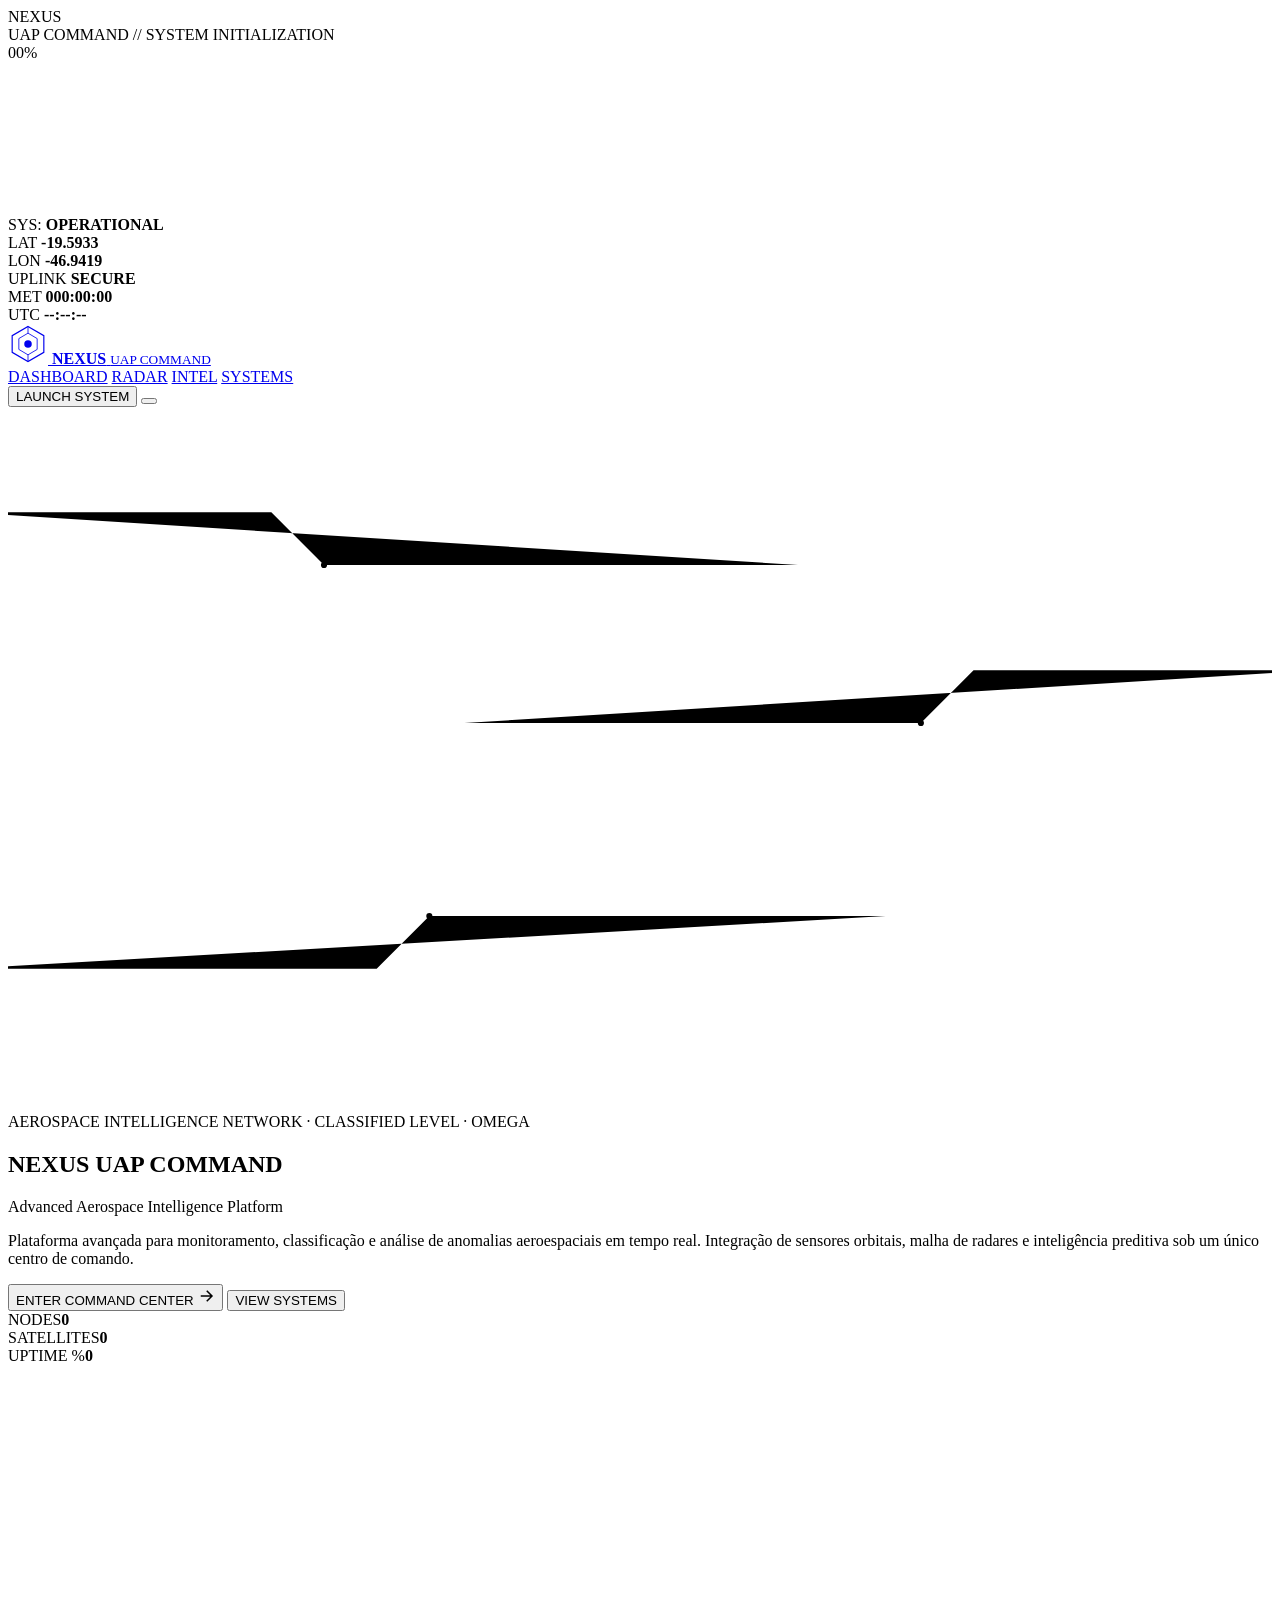
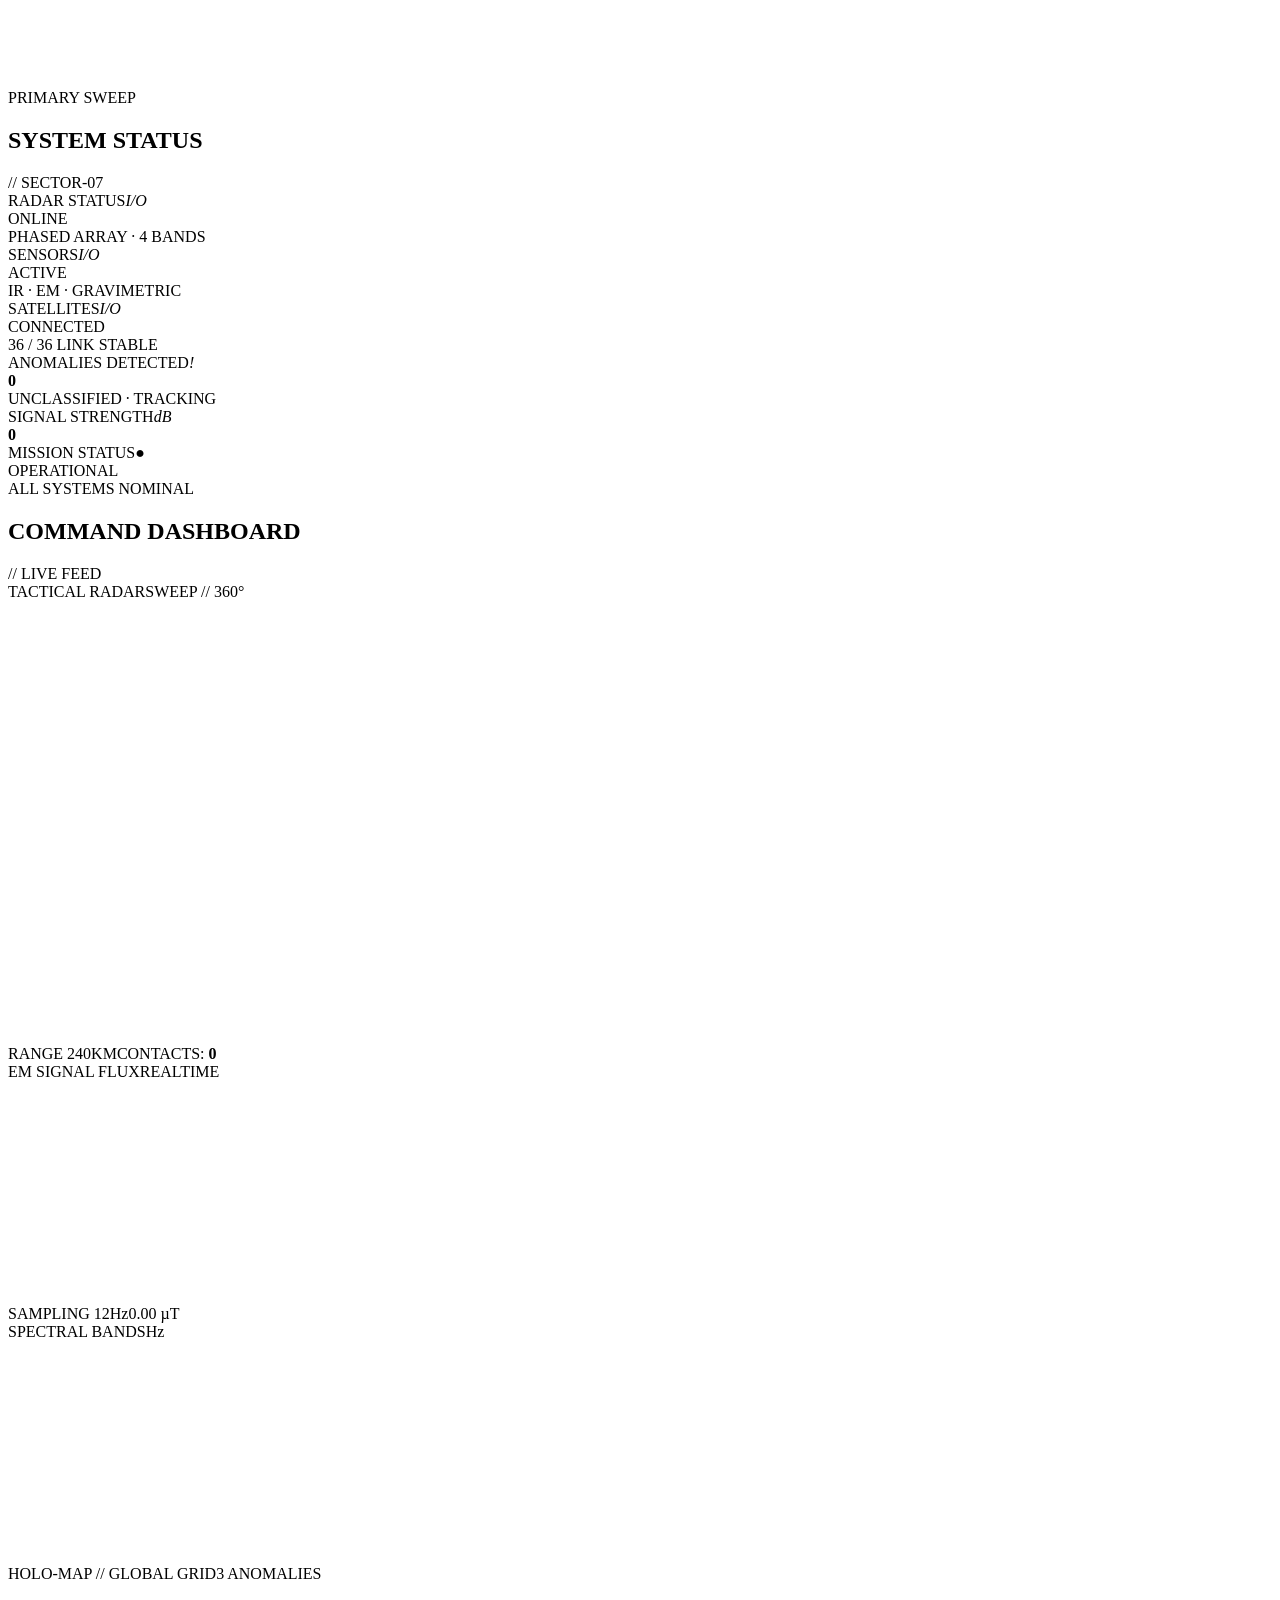
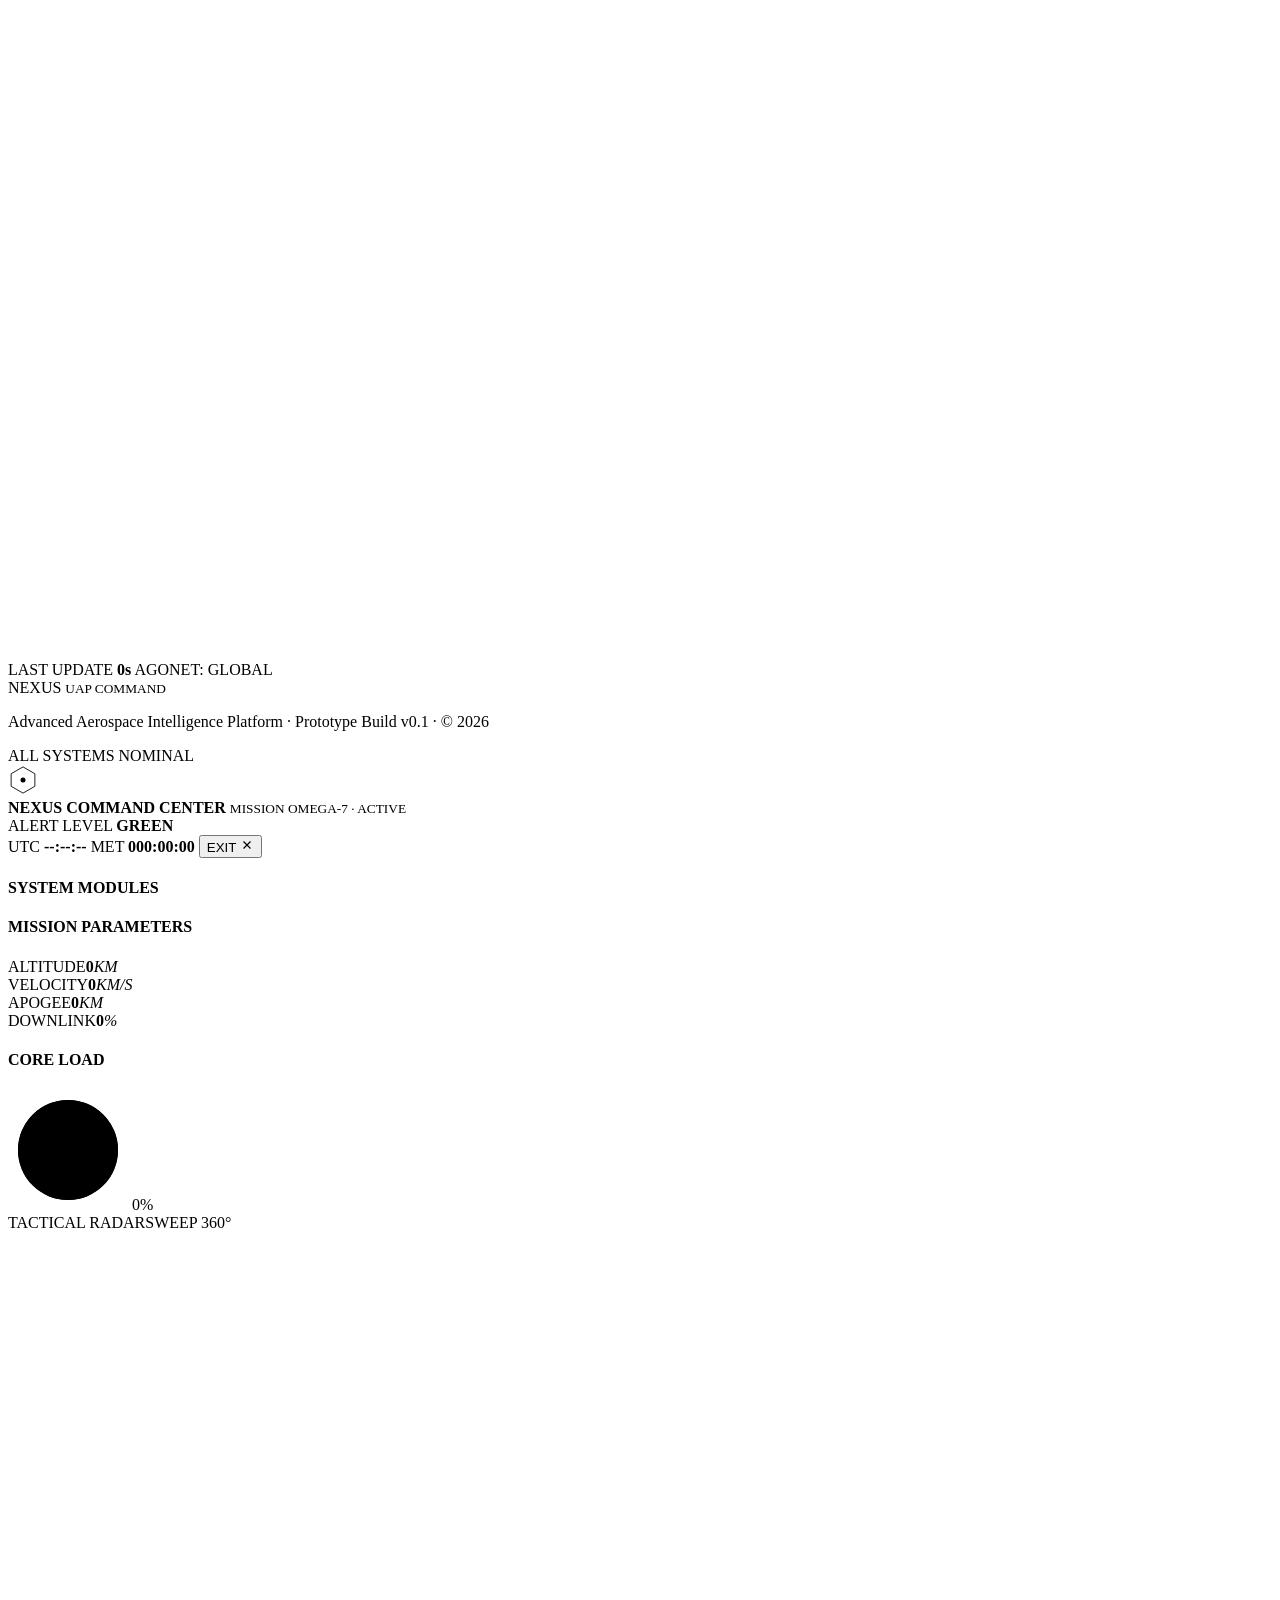
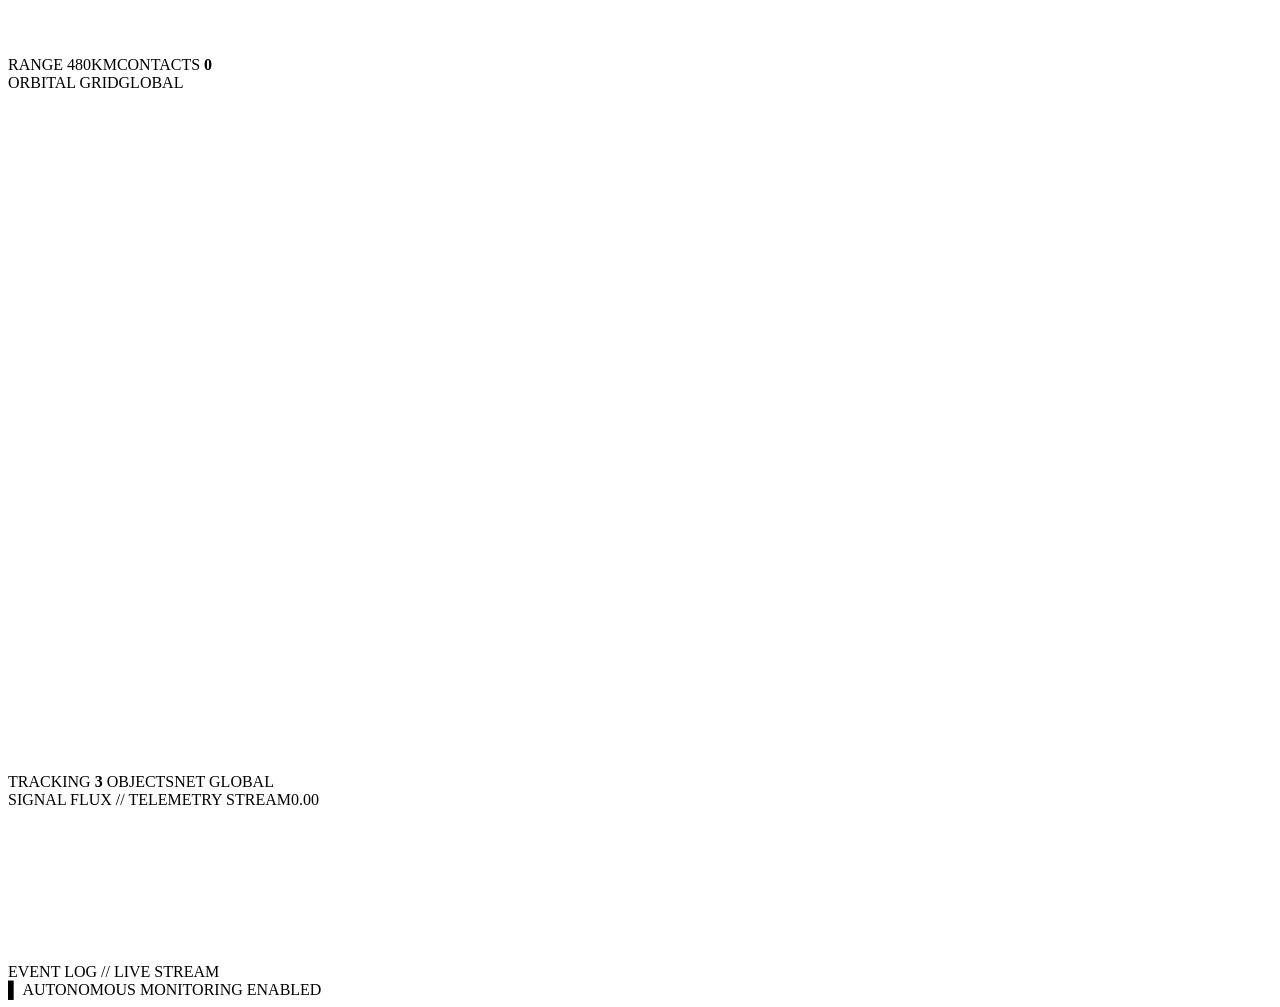
==== frontend/index.html @ ea17fccd "Add initial HTML structure for NEXUS UAP Command Adicionar interface futurista inicial" ====
<!DOCTYPE html>
<html lang="pt-BR">
<head>
  <meta charset="UTF-8" />
  <meta name="viewport" content="width=device-width, initial-scale=1.0" />
  <meta name="description" content="NEXUS UAP Command — Advanced Aerospace Intelligence Platform" />
  <title>NEXUS UAP COMMAND — Aerospace Intelligence</title>

  <!-- Tipografia técnica / aeroespacial -->
  <link rel="preconnect" href="https://fonts.googleapis.com" />
  <link rel="preconnect" href="https://fonts.gstatic.com" crossorigin />
  <link href="https://fonts.googleapis.com/css2?family=Chakra+Petch:wght@400;500;600;700&family=JetBrains+Mono:wght@400;500;700&display=swap" rel="stylesheet" />

  <link rel="stylesheet" href="style.css" />
</head>

<body>
  <!-- ============================================================= -->
  <!-- BOOT SEQUENCE — tela de inicialização estilo mission control  -->
  <!-- ============================================================= -->
  <div class="boot" id="boot">
    <div class="boot__inner">
      <div class="boot__logo">NEXUS</div>
      <div class="boot__sub">UAP COMMAND // SYSTEM INITIALIZATION</div>
      <div class="boot__log" id="bootLog"></div>
      <div class="boot__bar"><span id="bootBar"></span></div>
      <div class="boot__pct" id="bootPct">00%</div>
    </div>
  </div>

  <!-- ============================================================= -->
  <!-- CAMADAS DE FUNDO DINÂMICO                                      -->
  <!-- ============================================================= -->
  <div class="bg" aria-hidden="true">
    <div class="bg__grid"></div>
    <div class="bg__glow bg__glow--1"></div>
    <div class="bg__glow bg__glow--2"></div>
    <div class="bg__scan"></div>
    <canvas id="particles" class="bg__particles"></canvas>
    <div class="bg__noise"></div>
  </div>

  <!-- Cantos de HUD globais -->
  <div class="hud-corner hud-corner--tl" aria-hidden="true"></div>
  <div class="hud-corner hud-corner--tr" aria-hidden="true"></div>
  <div class="hud-corner hud-corner--bl" aria-hidden="true"></div>
  <div class="hud-corner hud-corner--br" aria-hidden="true"></div>

  <!-- ============================================================= -->
  <!-- BARRA SUPERIOR DE TELEMETRIA                                   -->
  <!-- ============================================================= -->
  <div class="telemetry">
    <div class="telemetry__item"><span class="dot dot--live"></span> SYS: <b>OPERATIONAL</b></div>
    <div class="telemetry__item">LAT <b id="tLat">-19.5933</b></div>
    <div class="telemetry__item">LON <b id="tLon">-46.9419</b></div>
    <div class="telemetry__item">UPLINK <b class="txt-cyan">SECURE</b></div>
    <div class="telemetry__spacer"></div>
    <div class="telemetry__item">MET <b id="tMet">000:00:00</b></div>
    <div class="telemetry__item">UTC <b id="tClock">--:--:--</b></div>
  </div>

  <!-- ============================================================= -->
  <!-- HEADER / NAVEGAÇÃO                                             -->
  <!-- ============================================================= -->
  <header class="header" id="header">
    <a class="brand" href="#top">
      <span class="brand__mark" aria-hidden="true">
        <svg viewBox="0 0 48 48" width="40" height="40">
          <polygon points="24,3 43,14 43,34 24,45 5,34 5,14" fill="none" stroke="currentColor" stroke-width="1.4"/>
          <polygon points="24,11 35,17.5 35,30.5 24,37 13,30.5 13,17.5" fill="none" stroke="currentColor" stroke-width="1"/>
          <circle cx="24" cy="24" r="4.5" fill="currentColor"/>
          <line x1="24" y1="3" x2="24" y2="11" stroke="currentColor" stroke-width="1"/>
          <line x1="24" y1="37" x2="24" y2="45" stroke="currentColor" stroke-width="1"/>
        </svg>
      </span>
      <span class="brand__text">
        <strong>NEXUS</strong>
        <small>UAP COMMAND</small>
      </span>
    </a>

    <nav class="nav" id="nav">
      <a href="#dashboard">DASHBOARD</a>
      <a href="#radar">RADAR</a>
      <a href="#intel">INTEL</a>
      <a href="#systems">SYSTEMS</a>
    </nav>

    <div class="header__actions">
      <button class="btn btn--ghost btn--launch" data-action="enter">
        <span class="btn__pulse"></span>
        LAUNCH SYSTEM
      </button>
      <button class="burger" id="burger" aria-label="Menu">
        <span></span><span></span><span></span>
      </button>
    </div>
  </header>

  <main id="top">
    <!-- ============================================================= -->
    <!-- HERO                                                          -->
    <!-- ============================================================= -->
    <section class="hero">
      <!-- linhas técnicas SVG decorativas -->
      <svg class="hero__lines" viewBox="0 0 1440 800" preserveAspectRatio="xMidYMid slice" aria-hidden="true">
        <defs>
          <linearGradient id="lineGrad" x1="0" y1="0" x2="1" y2="1">
            <stop offset="0%" stop-color="var(--cyan)" stop-opacity="0"/>
            <stop offset="50%" stop-color="var(--cyan)" stop-opacity=".55"/>
            <stop offset="100%" stop-color="var(--blue)" stop-opacity="0"/>
          </linearGradient>
        </defs>
        <path class="flow-line" d="M-50,120 L300,120 L360,180 L900,180" />
        <path class="flow-line" d="M1490,300 L1100,300 L1040,360 L520,360" />
        <path class="flow-line" d="M-50,640 L420,640 L480,580 L1000,580" />
        <circle class="flow-node" cx="360" cy="180" r="3.5"/>
        <circle class="flow-node" cx="1040" cy="360" r="3.5"/>
        <circle class="flow-node" cx="480" cy="580" r="3.5"/>
      </svg>

      <div class="hero__inner">
        <div class="hero__tag reveal">
          <span class="dot dot--live"></span>
          AEROSPACE INTELLIGENCE NETWORK · CLASSIFIED LEVEL · OMEGA
        </div>

        <h1 class="hero__title reveal" data-glitch="NEXUS UAP COMMAND">
          NEXUS<span class="txt-cyan"> UAP</span> COMMAND
        </h1>

        <p class="hero__subtitle reveal">Advanced Aerospace Intelligence Platform</p>

        <p class="hero__text reveal">
          Plataforma avançada para monitoramento, classificação e análise de anomalias
          aeroespaciais em tempo real. Integração de sensores orbitais, malha de radares
          e inteligência preditiva sob um único centro de comando.
        </p>

        <div class="hero__cta reveal">
          <button class="btn btn--primary" data-action="enter">
            ENTER COMMAND CENTER
            <svg viewBox="0 0 24 24" width="18" height="18"><path d="M5 12h14M13 5l7 7-7 7" fill="none" stroke="currentColor" stroke-width="2"/></svg>
          </button>
          <button class="btn btn--outline" data-action="view-systems">VIEW SYSTEMS</button>
        </div>

        <div class="hero__meta reveal">
          <div><span>NODES</span><b class="counter" data-target="1247">0</b></div>
          <div><span>SATELLITES</span><b class="counter" data-target="36">0</b></div>
          <div><span>UPTIME %</span><b class="counter" data-target="99" data-suffix=".98">0</b></div>
        </div>
      </div>

      <!-- mini radar flutuante do hero -->
      <div class="hero__radar reveal" aria-hidden="true">
        <canvas id="heroRadar" width="320" height="320"></canvas>
        <div class="hero__radar-ring"></div>
        <span class="hero__radar-label">PRIMARY SWEEP</span>
      </div>
    </section>

    <!-- ============================================================= -->
    <!-- CARDS DE STATUS                                               -->
    <!-- ============================================================= -->
    <section class="status" id="systems">
      <div class="section-head">
        <h2>SYSTEM STATUS</h2>
        <span class="section-head__line"></span>
        <span class="section-head__id">// SECTOR-07</span>
      </div>

      <div class="status__grid">
        <!-- cada card recebe brackets de HUD via CSS -->
        <article class="card" data-status="ok">
          <header class="card__head"><span>RADAR STATUS</span><i class="card__io">I/O</i></header>
          <div class="card__value"><span class="dot dot--live"></span> ONLINE</div>
          <div class="card__foot">PHASED ARRAY · 4 BANDS</div>
        </article>

        <article class="card" data-status="ok">
          <header class="card__head"><span>SENSORS</span><i class="card__io">I/O</i></header>
          <div class="card__value"><span class="dot dot--live"></span> ACTIVE</div>
          <div class="card__foot">IR · EM · GRAVIMETRIC</div>
        </article>

        <article class="card" data-status="ok">
          <header class="card__head"><span>SATELLITES</span><i class="card__io">I/O</i></header>
          <div class="card__value"><span class="dot dot--live"></span> CONNECTED</div>
          <div class="card__foot">36 / 36 LINK STABLE</div>
        </article>

        <article class="card card--alert" data-status="warn">
          <header class="card__head"><span>ANOMALIES DETECTED</span><i class="card__io">!</i></header>
          <div class="card__value"><b class="counter" data-target="3" data-pad="2">0</b></div>
          <div class="card__foot">UNCLASSIFIED · TRACKING</div>
        </article>

        <article class="card" data-status="ok">
          <header class="card__head"><span>SIGNAL STRENGTH</span><i class="card__io">dB</i></header>
          <div class="card__value"><b class="counter" data-target="98" data-suffix="%">0</b></div>
          <div class="card__bars" id="signalBars"></div>
        </article>

        <article class="card" data-status="ok">
          <header class="card__head"><span>MISSION STATUS</span><i class="card__io">●</i></header>
          <div class="card__value txt-cyan">OPERATIONAL</div>
          <div class="card__foot">ALL SYSTEMS NOMINAL</div>
        </article>
      </div>
    </section>

    <!-- ============================================================= -->
    <!-- DASHBOARD: RADAR + GRÁFICOS + MAPA                            -->
    <!-- ============================================================= -->
    <section class="dash" id="dashboard">
      <div class="section-head">
        <h2>COMMAND DASHBOARD</h2>
        <span class="section-head__line"></span>
        <span class="section-head__id">// LIVE FEED</span>
      </div>

      <div class="dash__grid">
        <!-- RADAR PRINCIPAL -->
        <div class="panel panel--radar" id="radar">
          <div class="panel__head"><span>TACTICAL RADAR</span><span class="txt-cyan">SWEEP // 360°</span></div>
          <div class="radar-wrap">
            <canvas id="mainRadar" width="440" height="440"></canvas>
          </div>
          <div class="panel__foot">
            <span>RANGE 240KM</span><span>CONTACTS: <b id="contactCount">0</b></span>
          </div>
        </div>

        <!-- GRÁFICO DE LINHA (FAKE) -->
        <div class="panel panel--chart">
          <div class="panel__head"><span>EM SIGNAL FLUX</span><span class="txt-cyan">REALTIME</span></div>
          <canvas id="lineChart" width="520" height="220"></canvas>
          <div class="panel__foot"><span>SAMPLING 12Hz</span><span id="fluxVal">0.00 µT</span></div>
        </div>

        <!-- GRÁFICO DE BARRAS (FAKE) -->
        <div class="panel panel--bars">
          <div class="panel__head"><span>SPECTRAL BANDS</span><span class="txt-cyan">Hz</span></div>
          <canvas id="barChart" width="320" height="220"></canvas>
        </div>

        <!-- MAPA HOLOGRÁFICO -->
        <div class="panel panel--map" id="intel">
          <div class="panel__head"><span>HOLO-MAP // GLOBAL GRID</span><span class="txt-cyan">3 ANOMALIES</span></div>
          <div class="holomap" id="holomap">
            <svg viewBox="0 0 600 320" class="holomap__svg" preserveAspectRatio="xMidYMid meet">
              <!-- grade do mapa -->
              <g class="holomap__grid"></g>
              <!-- pings dinâmicos inseridos via JS -->
              <g id="mapPings"></g>
            </svg>
          </div>
          <div class="panel__foot"><span>LAST UPDATE <b id="mapUpdate">0s</b> AGO</span><span>NET: GLOBAL</span></div>
        </div>
      </div>
    </section>
  </main>

  <!-- ============================================================= -->
  <!-- FOOTER                                                         -->
  <!-- ============================================================= -->
  <footer class="footer">
    <div class="footer__brand">NEXUS <small>UAP COMMAND</small></div>
    <p class="footer__copy">Advanced Aerospace Intelligence Platform · Prototype Build v0.1 · © 2026</p>
    <div class="footer__status"><span class="dot dot--live"></span> ALL SYSTEMS NOMINAL</div>
  </footer>

  <!-- ============================================================= -->
  <!-- COMMAND CENTER — view de tela cheia (mission control)         -->
  <!-- Inicia oculto; aberto pelo botão ENTER COMMAND CENTER         -->
  <!-- ============================================================= -->
  <div class="cc" id="commandCenter" aria-hidden="true">
    <div class="cc__scan" aria-hidden="true"></div>

    <!-- BARRA SUPERIOR -->
    <header class="cc__bar">
      <div class="cc__bar-group">
        <span class="brand__mark cc__mark" aria-hidden="true">
          <svg viewBox="0 0 48 48" width="30" height="30">
            <polygon points="24,3 43,14 43,34 24,45 5,34 5,14" fill="none" stroke="currentColor" stroke-width="1.4"/>
            <circle cx="24" cy="24" r="4" fill="currentColor"/>
          </svg>
        </span>
        <div class="cc__title">
          <strong>NEXUS COMMAND CENTER</strong>
          <small>MISSION OMEGA-7 · <span class="txt-cyan">ACTIVE</span></small>
        </div>
      </div>

      <div class="cc__bar-center" id="ccAlert">
        ALERT LEVEL <b class="lvl lvl--green">GREEN</b>
      </div>

      <div class="cc__bar-group cc__bar-right">
        <span class="cc__readout">UTC <b id="ccClock">--:--:--</b></span>
        <span class="cc__readout">MET <b id="ccMet">000:00:00</b></span>
        <button class="btn btn--outline cc__exit" id="ccExit">EXIT
          <svg viewBox="0 0 24 24" width="14" height="14"><path d="M6 6l12 12M18 6L6 18" fill="none" stroke="currentColor" stroke-width="2"/></svg>
        </button>
      </div>
    </header>

    <!-- GRID PRINCIPAL DO MISSION CONTROL -->
    <div class="cc__grid">

      <!-- PAINEL LATERAL TECNOLÓGICO -->
      <aside class="cc__side">
        <section class="cc-block">
          <h4>SYSTEM MODULES</h4>
          <ul class="cc-mods" id="ccMods"><!-- preenchido via JS --></ul>
        </section>

        <section class="cc-block">
          <h4>MISSION PARAMETERS</h4>
          <div class="cc-param"><span>ALTITUDE</span><b id="pAlt">0</b><i>KM</i></div>
          <div class="cc-param"><span>VELOCITY</span><b id="pVel">0</b><i>KM/S</i></div>
          <div class="cc-param"><span>APOGEE</span><b id="pApo">0</b><i>KM</i></div>
          <div class="cc-param"><span>DOWNLINK</span><b id="pSig">0</b><i>%</i></div>
        </section>

        <section class="cc-block cc-block--gauge">
          <h4>CORE LOAD</h4>
          <div class="cc-gauge">
            <svg viewBox="0 0 120 120" width="120" height="120">
              <circle class="cc-gauge__track" cx="60" cy="60" r="50"/>
              <circle class="cc-gauge__fill" id="ccGauge" cx="60" cy="60" r="50"/>
            </svg>
            <span class="cc-gauge__val" id="ccLoad">0%</span>
          </div>
        </section>
      </aside>

      <!-- ÁREA CENTRAL: RADAR + MAPA + FLUXO -->
      <main class="cc__main">
        <div class="cc-panel cc-panel--radar">
          <div class="panel__head"><span>TACTICAL RADAR</span><span class="txt-cyan">SWEEP 360°</span></div>
          <div class="cc-radar-wrap"><canvas id="ccRadar" width="420" height="420"></canvas></div>
          <div class="panel__foot"><span>RANGE 480KM</span><span>CONTACTS <b id="ccContacts">0</b></span></div>
        </div>

        <div class="cc-panel cc-panel--map">
          <div class="panel__head"><span>ORBITAL GRID</span><span class="txt-cyan">GLOBAL</span></div>
          <div class="holomap">
            <svg viewBox="0 0 560 300" class="holomap__svg" preserveAspectRatio="xMidYMid meet">
              <g class="holomap__grid" id="ccMapGrid"></g>
              <path id="ccOrbit" class="cc-orbit" d="M30,210 Q280,20 530,150" fill="none"/>
              <g id="ccMapPings"></g>
            </svg>
          </div>
          <div class="panel__foot"><span>TRACKING <b>3</b> OBJECTS</span><span>NET GLOBAL</span></div>
        </div>

        <div class="cc-panel cc-panel--flux">
          <div class="panel__head"><span>SIGNAL FLUX // TELEMETRY STREAM</span><span class="txt-cyan" id="ccFluxVal">0.00</span></div>
          <canvas id="ccFlux" width="920" height="150"></canvas>
        </div>
      </main>

      <!-- TERMINAL DE EVENTOS EM TEMPO REAL -->
      <section class="cc__term">
        <div class="cc__term-head"><span class="dot dot--live"></span> EVENT LOG <span class="txt-cyan">// LIVE STREAM</span></div>
        <div class="cc__term-body" id="ccTerm"><!-- linhas via JS --></div>
        <div class="cc__term-foot">
          <span class="cc__cursor">▌</span> AUTONOMOUS MONITORING ENABLED
        </div>
      </section>
    </div>
  </div>

  <script src="script.js"></script>
</body>
</html>
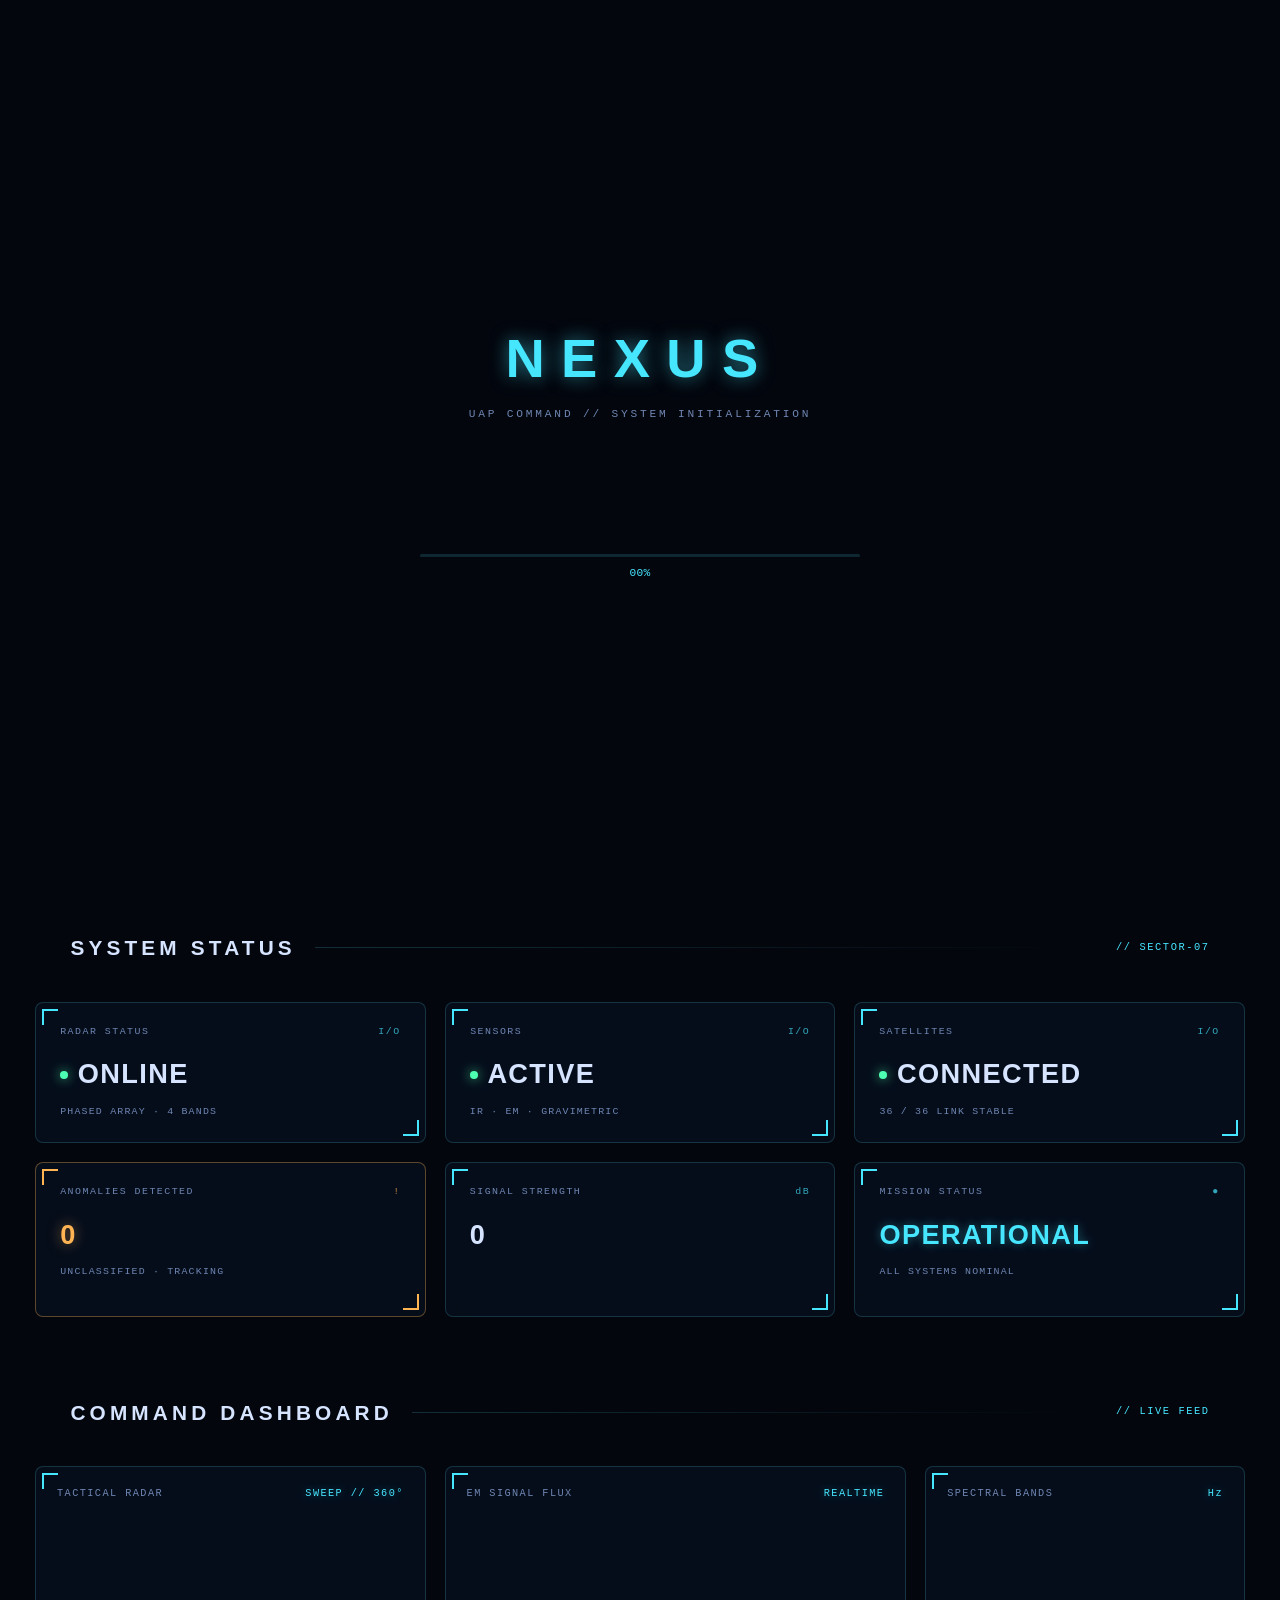
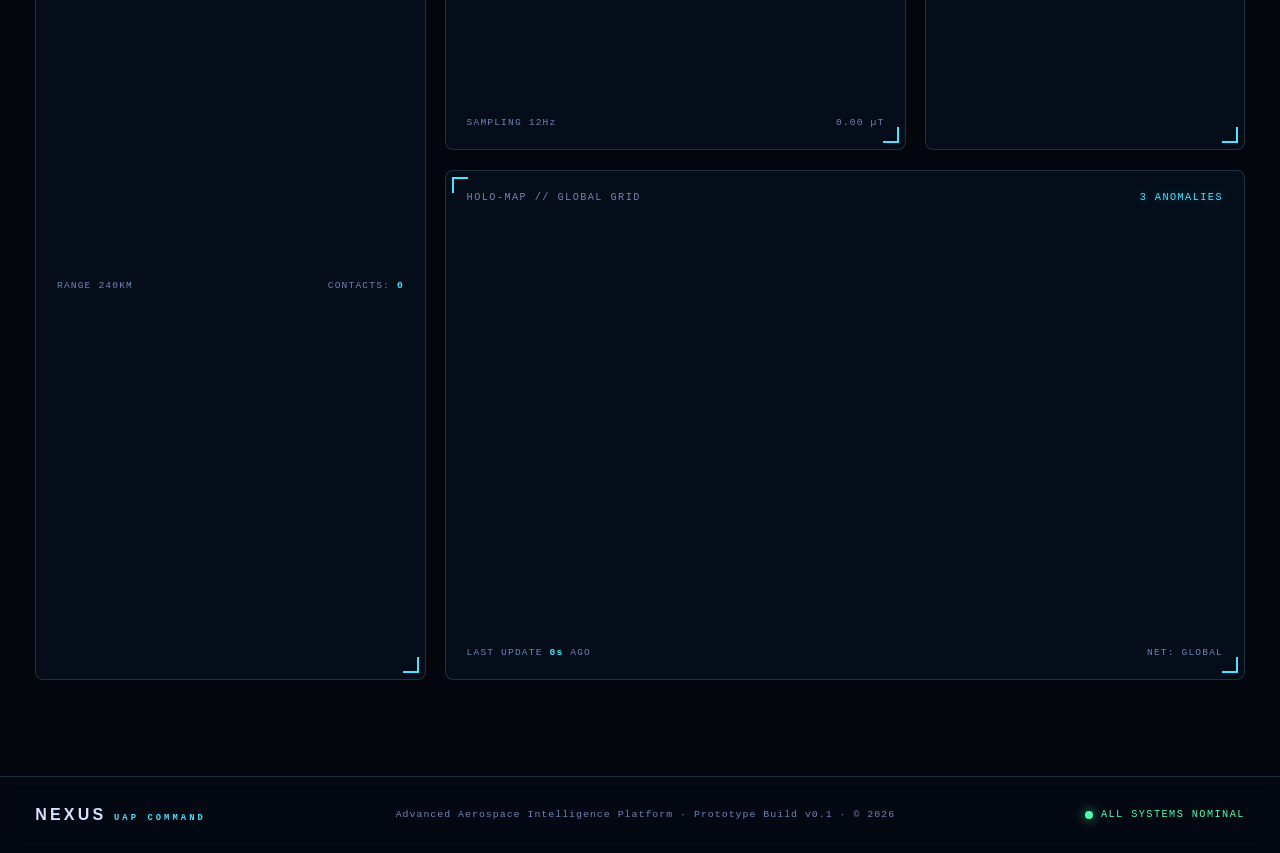
==== commit 9fcedfd0: "Change HTML language to English and translate comments Updated HTML language attribute and translate" ====
--- a/frontend/index.html
+++ b/frontend/index.html
@@ -1,12 +1,12 @@
 <!DOCTYPE html>
-<html lang="pt-BR">
+<html lang="en">
 <head>
   <meta charset="UTF-8" />
   <meta name="viewport" content="width=device-width, initial-scale=1.0" />
   <meta name="description" content="NEXUS UAP Command — Advanced Aerospace Intelligence Platform" />
   <title>NEXUS UAP COMMAND — Aerospace Intelligence</title>
 
-  <!-- Tipografia técnica / aeroespacial -->
+  <!-- Technical / aerospace typography -->
   <link rel="preconnect" href="https://fonts.googleapis.com" />
   <link rel="preconnect" href="https://fonts.gstatic.com" crossorigin />
   <link href="https://fonts.googleapis.com/css2?family=Chakra+Petch:wght@400;500;600;700&family=JetBrains+Mono:wght@400;500;700&display=swap" rel="stylesheet" />
@@ -16,7 +16,7 @@
 
 <body>
   <!-- ============================================================= -->
-  <!-- BOOT SEQUENCE — tela de inicialização estilo mission control  -->
+  <!-- BOOT SEQUENCE — mission control style startup screen          -->
   <!-- ============================================================= -->
   <div class="boot" id="boot">
     <div class="boot__inner">
@@ -29,7 +29,7 @@
   </div>
 
   <!-- ============================================================= -->
-  <!-- CAMADAS DE FUNDO DINÂMICO                                      -->
+  <!-- DYNAMIC BACKGROUND LAYERS                                      -->
   <!-- ============================================================= -->
   <div class="bg" aria-hidden="true">
     <div class="bg__grid"></div>
@@ -40,14 +40,14 @@
     <div class="bg__noise"></div>
   </div>
 
-  <!-- Cantos de HUD globais -->
+  <!-- Global HUD corners -->
   <div class="hud-corner hud-corner--tl" aria-hidden="true"></div>
   <div class="hud-corner hud-corner--tr" aria-hidden="true"></div>
   <div class="hud-corner hud-corner--bl" aria-hidden="true"></div>
   <div class="hud-corner hud-corner--br" aria-hidden="true"></div>
 
   <!-- ============================================================= -->
-  <!-- BARRA SUPERIOR DE TELEMETRIA                                   -->
+  <!-- TOP TELEMETRY BAR                                             -->
   <!-- ============================================================= -->
   <div class="telemetry">
     <div class="telemetry__item"><span class="dot dot--live"></span> SYS: <b>OPERATIONAL</b></div>
@@ -60,7 +60,7 @@
   </div>
 
   <!-- ============================================================= -->
-  <!-- HEADER / NAVEGAÇÃO                                             -->
+  <!-- HEADER / NAVIGATION                                           -->
   <!-- ============================================================= -->
   <header class="header" id="header">
     <a class="brand" href="#top">
@@ -102,7 +102,7 @@
     <!-- HERO                                                          -->
     <!-- ============================================================= -->
     <section class="hero">
-      <!-- linhas técnicas SVG decorativas -->
+      <!-- decorative technical SVG lines -->
       <svg class="hero__lines" viewBox="0 0 1440 800" preserveAspectRatio="xMidYMid slice" aria-hidden="true">
         <defs>
           <linearGradient id="lineGrad" x1="0" y1="0" x2="1" y2="1">
@@ -132,9 +132,9 @@
         <p class="hero__subtitle reveal">Advanced Aerospace Intelligence Platform</p>
 
         <p class="hero__text reveal">
-          Plataforma avançada para monitoramento, classificação e análise de anomalias
-          aeroespaciais em tempo real. Integração de sensores orbitais, malha de radares
-          e inteligência preditiva sob um único centro de comando.
+          Advanced platform for real-time monitoring, classification and analysis
+          of aerospace anomalies. Integrating orbital sensors, a radar mesh and
+          predictive intelligence under a single command center.
         </p>
 
         <div class="hero__cta reveal">
@@ -152,7 +152,7 @@
         </div>
       </div>
 
-      <!-- mini radar flutuante do hero -->
+      <!-- floating mini radar in the hero -->
       <div class="hero__radar reveal" aria-hidden="true">
         <canvas id="heroRadar" width="320" height="320"></canvas>
         <div class="hero__radar-ring"></div>
@@ -161,7 +161,7 @@
     </section>
 
     <!-- ============================================================= -->
-    <!-- CARDS DE STATUS                                               -->
+    <!-- STATUS CARDS                                                  -->
     <!-- ============================================================= -->
     <section class="status" id="systems">
       <div class="section-head">
@@ -171,7 +171,7 @@
       </div>
 
       <div class="status__grid">
-        <!-- cada card recebe brackets de HUD via CSS -->
+        <!-- each card gets HUD brackets via CSS -->
         <article class="card" data-status="ok">
           <header class="card__head"><span>RADAR STATUS</span><i class="card__io">I/O</i></header>
           <div class="card__value"><span class="dot dot--live"></span> ONLINE</div>
@@ -211,7 +211,7 @@
     </section>
 
     <!-- ============================================================= -->
-    <!-- DASHBOARD: RADAR + GRÁFICOS + MAPA                            -->
+    <!-- DASHBOARD: RADAR + CHARTS + MAP                               -->
     <!-- ============================================================= -->
     <section class="dash" id="dashboard">
       <div class="section-head">
@@ -221,7 +221,7 @@
       </div>
 
       <div class="dash__grid">
-        <!-- RADAR PRINCIPAL -->
+        <!-- MAIN RADAR -->
         <div class="panel panel--radar" id="radar">
           <div class="panel__head"><span>TACTICAL RADAR</span><span class="txt-cyan">SWEEP // 360°</span></div>
           <div class="radar-wrap">
@@ -232,27 +232,27 @@
           </div>
         </div>
 
-        <!-- GRÁFICO DE LINHA (FAKE) -->
+        <!-- LINE CHART (fake) -->
         <div class="panel panel--chart">
           <div class="panel__head"><span>EM SIGNAL FLUX</span><span class="txt-cyan">REALTIME</span></div>
           <canvas id="lineChart" width="520" height="220"></canvas>
           <div class="panel__foot"><span>SAMPLING 12Hz</span><span id="fluxVal">0.00 µT</span></div>
         </div>
 
-        <!-- GRÁFICO DE BARRAS (FAKE) -->
+        <!-- BAR CHART (fake) -->
         <div class="panel panel--bars">
           <div class="panel__head"><span>SPECTRAL BANDS</span><span class="txt-cyan">Hz</span></div>
           <canvas id="barChart" width="320" height="220"></canvas>
         </div>
 
-        <!-- MAPA HOLOGRÁFICO -->
+        <!-- HOLOGRAPHIC MAP -->
         <div class="panel panel--map" id="intel">
           <div class="panel__head"><span>HOLO-MAP // GLOBAL GRID</span><span class="txt-cyan">3 ANOMALIES</span></div>
           <div class="holomap" id="holomap">
             <svg viewBox="0 0 600 320" class="holomap__svg" preserveAspectRatio="xMidYMid meet">
-              <!-- grade do mapa -->
+              <!-- map grid -->
               <g class="holomap__grid"></g>
-              <!-- pings dinâmicos inseridos via JS -->
+              <!-- dynamic pings injected via JS -->
               <g id="mapPings"></g>
             </svg>
           </div>
@@ -272,13 +272,13 @@
   </footer>
 
   <!-- ============================================================= -->
-  <!-- COMMAND CENTER — view de tela cheia (mission control)         -->
-  <!-- Inicia oculto; aberto pelo botão ENTER COMMAND CENTER         -->
+  <!-- COMMAND CENTER — full screen mission control view             -->
+  <!-- Starts hidden; opened by the ENTER COMMAND CENTER button      -->
   <!-- ============================================================= -->
   <div class="cc" id="commandCenter" aria-hidden="true">
     <div class="cc__scan" aria-hidden="true"></div>
 
-    <!-- BARRA SUPERIOR -->
+    <!-- TOP BAR -->
     <header class="cc__bar">
       <div class="cc__bar-group">
         <span class="brand__mark cc__mark" aria-hidden="true">
@@ -306,14 +306,14 @@
       </div>
     </header>
 
-    <!-- GRID PRINCIPAL DO MISSION CONTROL -->
+    <!-- MISSION CONTROL MAIN GRID -->
     <div class="cc__grid">
 
-      <!-- PAINEL LATERAL TECNOLÓGICO -->
+      <!-- TECH SIDE PANEL -->
       <aside class="cc__side">
         <section class="cc-block">
           <h4>SYSTEM MODULES</h4>
-          <ul class="cc-mods" id="ccMods"><!-- preenchido via JS --></ul>
+          <ul class="cc-mods" id="ccMods"><!-- populated via JS --></ul>
         </section>
 
         <section class="cc-block">
@@ -336,7 +336,7 @@
         </section>
       </aside>
 
-      <!-- ÁREA CENTRAL: RADAR + MAPA + FLUXO -->
+      <!-- CENTER AREA: RADAR + MAP + FLUX -->
       <main class="cc__main">
         <div class="cc-panel cc-panel--radar">
           <div class="panel__head"><span>TACTICAL RADAR</span><span class="txt-cyan">SWEEP 360°</span></div>
@@ -362,10 +362,10 @@
         </div>
       </main>
 
-      <!-- TERMINAL DE EVENTOS EM TEMPO REAL -->
+      <!-- REAL-TIME EVENT TERMINAL -->
       <section class="cc__term">
         <div class="cc__term-head"><span class="dot dot--live"></span> EVENT LOG <span class="txt-cyan">// LIVE STREAM</span></div>
-        <div class="cc__term-body" id="ccTerm"><!-- linhas via JS --></div>
+        <div class="cc__term-body" id="ccTerm"><!-- lines via JS --></div>
         <div class="cc__term-foot">
           <span class="cc__cursor">▌</span> AUTONOMOUS MONITORING ENABLED
         </div>
--- a/frontend/style.css
+++ b/frontend/style.css
@@ -0,0 +1,594 @@
+/* =================================================================
+   NEXUS UAP COMMAND — style.css
+   Tema: dark premium / mission control aeroespacial
+   Paleta: cyan neon + azul + detalhes holográficos
+   ================================================================= */
+
+/* -------------------- VARIÁVEIS GLOBAIS -------------------- */
+:root {
+  --bg:        #03060d;          /* preto azulado profundo */
+  --bg-2:      #060b18;
+  --panel:     rgba(10, 20, 38, 0.55);
+  --panel-brd: rgba(94, 234, 255, 0.18);
+
+  --cyan:      #46e6ff;          /* cyan neon principal */
+  --cyan-soft: #8df3ff;
+  --blue:      #2b6cff;          /* azul de comando */
+  --amber:     #ffb454;          /* alerta / anomalias */
+  --green:     #4dffb0;
+
+  --txt:       #d6e4ff;
+  --txt-dim:   #6f86b3;
+
+  --glow-cyan: 0 0 18px rgba(70, 230, 255, 0.55);
+  --glow-blue: 0 0 24px rgba(43, 108, 255, 0.45);
+
+  --font-disp: 'Chakra Petch', sans-serif;
+  --font-mono: 'JetBrains Mono', monospace;
+
+  --ease: cubic-bezier(0.16, 1, 0.3, 1);
+}
+
+/* -------------------- RESET -------------------- */
+* { margin: 0; padding: 0; box-sizing: border-box; }
+
+html { scroll-behavior: smooth; }
+
+body {
+  font-family: var(--font-disp);
+  background: var(--bg);
+  color: var(--txt);
+  overflow-x: hidden;
+  line-height: 1.5;
+  letter-spacing: 0.02em;
+  -webkit-font-smoothing: antialiased;
+}
+
+a { color: inherit; text-decoration: none; }
+b { font-weight: 600; }
+
+.txt-cyan { color: var(--cyan); text-shadow: 0 0 10px rgba(70,230,255,.4); }
+
+/* utilitário: ponto de status pulsante */
+.dot {
+  display: inline-block;
+  width: 8px; height: 8px;
+  border-radius: 50%;
+  background: var(--cyan);
+  box-shadow: var(--glow-cyan);
+  vertical-align: middle;
+}
+.dot--live { background: var(--green); box-shadow: 0 0 12px rgba(77,255,176,.8); animation: pulse 1.6s infinite; }
+@keyframes pulse {
+  0%, 100% { opacity: 1; transform: scale(1); }
+  50%      { opacity: .4; transform: scale(.75); }
+}
+
+/* =================================================================
+   FUNDO DINÂMICO MULTICAMADA
+   ================================================================= */
+.bg { position: fixed; inset: 0; z-index: -2; overflow: hidden; background: radial-gradient(ellipse at 50% -20%, #0a1426 0%, var(--bg) 55%); }
+
+/* grade técnica em perspectiva */
+.bg__grid {
+  position: absolute; inset: -50%;
+  background-image:
+    linear-gradient(rgba(70,230,255,.06) 1px, transparent 1px),
+    linear-gradient(90deg, rgba(70,230,255,.06) 1px, transparent 1px);
+  background-size: 46px 46px;
+  mask-image: radial-gradient(ellipse at center, #000 35%, transparent 78%);
+  animation: gridDrift 40s linear infinite;
+}
+@keyframes gridDrift { from { transform: translateY(0); } to { transform: translateY(46px); } }
+
+/* halos de luz que respiram */
+.bg__glow { position: absolute; border-radius: 50%; filter: blur(120px); opacity: .5; }
+.bg__glow--1 { width: 600px; height: 600px; top: -10%; left: -5%; background: radial-gradient(circle, var(--blue), transparent 70%); animation: float1 18s ease-in-out infinite; }
+.bg__glow--2 { width: 520px; height: 520px; bottom: -15%; right: -8%; background: radial-gradient(circle, var(--cyan), transparent 70%); opacity: .3; animation: float2 22s ease-in-out infinite; }
+@keyframes float1 { 50% { transform: translate(80px, 60px); } }
+@keyframes float2 { 50% { transform: translate(-70px, -50px); } }
+
+/* linha de varredura horizontal */
+.bg__scan {
+  position: absolute; inset: 0;
+  background: linear-gradient(transparent, rgba(70,230,255,.05) 50%, transparent);
+  height: 200px;
+  animation: scan 7s linear infinite;
+}
+@keyframes scan { 0% { transform: translateY(-200px); } 100% { transform: translateY(100vh); } }
+
+.bg__particles { position: absolute; inset: 0; width: 100%; height: 100%; }
+
+/* textura de ruído sutil */
+.bg__noise {
+  position: absolute; inset: 0; opacity: .035; mix-blend-mode: overlay;
+  background-image: url("data:image/svg+xml,%3Csvg xmlns='http://www.w3.org/2000/svg' width='120' height='120'%3E%3Cfilter id='n'%3E%3CfeTurbulence type='fractalNoise' baseFrequency='.9' numOctaves='3'/%3E%3C/filter%3E%3Crect width='100%25' height='100%25' filter='url(%23n)'/%3E%3C/svg%3E");
+}
+
+/* cantos de HUD fixos da viewport */
+.hud-corner { position: fixed; width: 46px; height: 46px; border: 2px solid var(--panel-brd); z-index: 50; pointer-events: none; }
+.hud-corner--tl { top: 70px; left: 14px; border-right: 0; border-bottom: 0; }
+.hud-corner--tr { top: 70px; right: 14px; border-left: 0; border-bottom: 0; }
+.hud-corner--bl { bottom: 14px; left: 14px; border-right: 0; border-top: 0; }
+.hud-corner--br { bottom: 14px; right: 14px; border-left: 0; border-top: 0; }
+
+/* =================================================================
+   BOOT SEQUENCE
+   ================================================================= */
+.boot {
+  position: fixed; inset: 0; z-index: 999;
+  background: var(--bg);
+  display: grid; place-items: center;
+  transition: opacity .8s var(--ease), visibility .8s;
+}
+.boot.is-done { opacity: 0; visibility: hidden; }
+.boot__inner { width: min(440px, 86vw); text-align: center; }
+.boot__logo { font-size: 3.4rem; font-weight: 700; letter-spacing: .3em; color: var(--cyan); text-shadow: var(--glow-cyan); }
+.boot__sub { font-family: var(--font-mono); font-size: .7rem; color: var(--txt-dim); letter-spacing: .25em; margin-top: .4rem; }
+.boot__log { font-family: var(--font-mono); font-size: .68rem; text-align: left; color: var(--green); height: 96px; margin: 1.4rem 0 .8rem; overflow: hidden; }
+.boot__log span { display: block; opacity: .85; }
+.boot__bar { height: 3px; background: rgba(70,230,255,.15); border-radius: 2px; overflow: hidden; }
+.boot__bar span { display: block; height: 100%; width: 0; background: var(--cyan); box-shadow: var(--glow-cyan); transition: width .2s linear; }
+.boot__pct { font-family: var(--font-mono); font-size: .7rem; color: var(--cyan); margin-top: .5rem; }
+
+/* =================================================================
+   BARRA DE TELEMETRIA
+   ================================================================= */
+.telemetry {
+  position: fixed; top: 0; left: 0; right: 0; z-index: 60;
+  display: flex; gap: 1.6rem; align-items: center;
+  height: 30px; padding: 0 1.2rem;
+  font-family: var(--font-mono); font-size: .64rem; letter-spacing: .12em;
+  color: var(--txt-dim);
+  background: rgba(3,6,13,.85);
+  border-bottom: 1px solid rgba(70,230,255,.1);
+  backdrop-filter: blur(8px);
+}
+.telemetry__item b { color: var(--txt); margin-left: .25rem; }
+.telemetry__spacer { flex: 1; }
+@media (max-width: 720px){ .telemetry__item:nth-child(2), .telemetry__item:nth-child(3){ display:none; } }
+
+/* =================================================================
+   HEADER
+   ================================================================= */
+.header {
+  position: fixed; top: 30px; left: 0; right: 0; z-index: 55;
+  display: flex; align-items: center; justify-content: space-between;
+  padding: .7rem 2.2rem;
+  background: rgba(6,11,24,.5);
+  backdrop-filter: blur(14px) saturate(140%);
+  border-bottom: 1px solid var(--panel-brd);
+  transition: padding .4s var(--ease), background .4s;
+}
+.header.is-scrolled { padding: .45rem 2.2rem; background: rgba(6,11,24,.82); }
+
+.brand { display: flex; align-items: center; gap: .7rem; }
+.brand__mark { color: var(--cyan); filter: drop-shadow(var(--glow-cyan)); animation: spinMark 16s linear infinite; }
+@keyframes spinMark { to { transform: rotate(360deg); } }
+.brand__text strong { display: block; font-size: 1.25rem; font-weight: 700; letter-spacing: .18em; line-height: 1; }
+.brand__text small { display: block; font-family: var(--font-mono); font-size: .58rem; letter-spacing: .42em; color: var(--cyan); }
+
+.nav { display: flex; gap: 2rem; font-size: .78rem; font-weight: 500; letter-spacing: .15em; }
+.nav a { position: relative; color: var(--txt-dim); transition: color .3s; padding: .3rem 0; }
+.nav a::after { content: ''; position: absolute; left: 0; bottom: -2px; width: 0; height: 1px; background: var(--cyan); box-shadow: var(--glow-cyan); transition: width .35s var(--ease); }
+.nav a:hover { color: var(--cyan); }
+.nav a:hover::after { width: 100%; }
+
+.header__actions { display: flex; align-items: center; gap: 1rem; }
+
+/* hambúrguer mobile */
+.burger { display: none; flex-direction: column; gap: 5px; background: none; border: 0; cursor: pointer; padding: 6px; }
+.burger span { width: 24px; height: 2px; background: var(--cyan); box-shadow: var(--glow-cyan); transition: .3s; }
+
+/* =================================================================
+   BOTÕES
+   ================================================================= */
+.btn {
+  font-family: var(--font-disp); font-weight: 600; font-size: .8rem;
+  letter-spacing: .12em; cursor: pointer;
+  display: inline-flex; align-items: center; gap: .55rem;
+  padding: .8rem 1.5rem; border-radius: 4px;
+  border: 1px solid transparent; position: relative;
+  transition: transform .25s var(--ease), box-shadow .3s, background .3s, color .3s;
+  overflow: hidden;
+}
+.btn:hover { transform: translateY(-2px); }
+.btn:active { transform: translateY(0); }
+
+.btn--primary { background: linear-gradient(120deg, var(--cyan), var(--blue)); color: #02101c; box-shadow: var(--glow-cyan); }
+.btn--primary:hover { box-shadow: 0 0 28px rgba(70,230,255,.8); }
+
+.btn--outline { background: transparent; border-color: var(--panel-brd); color: var(--cyan); }
+.btn--outline:hover { background: rgba(70,230,255,.08); border-color: var(--cyan); box-shadow: var(--glow-cyan); }
+
+.btn--ghost { background: rgba(70,230,255,.06); border: 1px solid var(--panel-brd); color: var(--cyan); }
+.btn--launch .btn__pulse {
+  position: absolute; inset: 0; background: radial-gradient(circle at center, rgba(70,230,255,.4), transparent 60%);
+  opacity: 0; animation: launchPulse 2.4s ease-in-out infinite;
+}
+@keyframes launchPulse { 50% { opacity: 1; } }
+
+/* =================================================================
+   HERO
+   ================================================================= */
+.hero {
+  position: relative; min-height: 100vh;
+  display: flex; align-items: center;
+  padding: 9rem 2.2rem 4rem; max-width: 1440px; margin: 0 auto;
+}
+.hero__lines { position: absolute; inset: 0; width: 100%; height: 100%; z-index: -1; pointer-events: none; }
+.flow-line {
+  fill: none; stroke: url(#lineGrad); stroke-width: 1.4;
+  stroke-dasharray: 8 6; animation: dash 30s linear infinite;
+}
+@keyframes dash { to { stroke-dashoffset: -400; } }
+.flow-node { fill: var(--cyan); filter: drop-shadow(var(--glow-cyan)); animation: pulse 2s infinite; }
+
+.hero__inner { max-width: 720px; }
+
+.hero__tag {
+  display: inline-flex; align-items: center; gap: .6rem;
+  font-family: var(--font-mono); font-size: .62rem; letter-spacing: .2em;
+  color: var(--txt-dim); padding: .5rem .9rem;
+  border: 1px solid var(--panel-brd); border-radius: 40px;
+  background: rgba(70,230,255,.04); margin-bottom: 1.8rem;
+}
+
+.hero__title {
+  font-size: clamp(2.6rem, 7vw, 5.4rem); font-weight: 700;
+  line-height: .98; letter-spacing: .02em;
+  text-shadow: 0 0 40px rgba(43,108,255,.4);
+  position: relative;
+}
+/* glitch sutil no título */
+.hero__title::before, .hero__title::after {
+  content: attr(data-glitch); position: absolute; inset: 0;
+  opacity: .0;
+}
+.hero__title::before { color: var(--cyan); animation: glitch 6s infinite; }
+.hero__title::after { color: var(--blue); animation: glitch 6s infinite reverse; }
+@keyframes glitch {
+  0%, 92%, 100% { opacity: 0; transform: translate(0); }
+  93% { opacity: .6; transform: translate(-3px, 1px); }
+  95% { opacity: .6; transform: translate(3px, -1px); }
+  97% { opacity: 0; }
+}
+
+.hero__subtitle { font-size: clamp(1rem, 2.4vw, 1.5rem); color: var(--cyan); font-weight: 500; letter-spacing: .14em; margin: 1.2rem 0 1rem; }
+.hero__text { color: var(--txt-dim); font-size: 1rem; max-width: 560px; line-height: 1.75; }
+
+.hero__cta { display: flex; gap: 1rem; margin-top: 2.2rem; flex-wrap: wrap; }
+
+.hero__meta { display: flex; gap: 2.4rem; margin-top: 3rem; flex-wrap: wrap; }
+.hero__meta div span { display: block; font-family: var(--font-mono); font-size: .58rem; letter-spacing: .2em; color: var(--txt-dim); }
+.hero__meta div b { font-size: 1.8rem; font-weight: 700; color: var(--txt); text-shadow: var(--glow-blue); }
+
+/* mini radar do hero */
+.hero__radar {
+  position: absolute; right: 4%; top: 50%; transform: translateY(-50%);
+  width: 320px; height: 320px; display: grid; place-items: center;
+}
+.hero__radar canvas { position: relative; z-index: 2; }
+.hero__radar-ring {
+  position: absolute; inset: -30px; border: 1px solid var(--panel-brd); border-radius: 50%;
+  animation: spinMark 30s linear infinite;
+}
+.hero__radar-ring::before { content: ''; position: absolute; top: -4px; left: 50%; width: 8px; height: 8px; border-radius: 50%; background: var(--cyan); box-shadow: var(--glow-cyan); }
+.hero__radar-label { position: absolute; bottom: -18px; font-family: var(--font-mono); font-size: .56rem; letter-spacing: .25em; color: var(--cyan); }
+@media (max-width: 1080px){ .hero__radar { display: none; } }
+
+/* =================================================================
+   CABEÇALHO DE SEÇÃO
+   ================================================================= */
+.section-head { display: flex; align-items: center; gap: 1.2rem; max-width: 1440px; margin: 0 auto 2.4rem; padding: 0 2.2rem; }
+.section-head h2 { font-size: 1.3rem; font-weight: 700; letter-spacing: .2em; white-space: nowrap; }
+.section-head__line { flex: 1; height: 1px; background: linear-gradient(90deg, var(--panel-brd), transparent); }
+.section-head__id { font-family: var(--font-mono); font-size: .65rem; color: var(--cyan); letter-spacing: .15em; }
+
+/* =================================================================
+   GLASSMORPHISM BASE (cards e painéis)
+   ================================================================= */
+.card, .panel {
+  position: relative;
+  background: var(--panel);
+  border: 1px solid var(--panel-brd);
+  border-radius: 8px;
+  backdrop-filter: blur(16px) saturate(140%);
+  overflow: hidden;
+}
+/* brackets de canto via pseudo-elementos */
+.card::before, .card::after, .panel::before, .panel::after {
+  content: ''; position: absolute; width: 14px; height: 14px; pointer-events: none;
+  border-color: var(--cyan); border-style: solid; border-width: 0;
+}
+.card::before, .panel::before { top: 6px; left: 6px; border-top-width: 2px; border-left-width: 2px; }
+.card::after,  .panel::after  { bottom: 6px; right: 6px; border-bottom-width: 2px; border-right-width: 2px; }
+/* brilho na borda superior */
+.card { transition: transform .35s var(--ease), box-shadow .35s, border-color .35s; }
+.card:hover { transform: translateY(-4px); border-color: var(--cyan); box-shadow: var(--glow-cyan); }
+
+/* =================================================================
+   STATUS GRID
+   ================================================================= */
+.status { max-width: 1440px; margin: 2rem auto 5rem; padding: 0 2.2rem; }
+.status__grid { display: grid; grid-template-columns: repeat(3, 1fr); gap: 1.2rem; }
+@media (max-width: 900px){ .status__grid { grid-template-columns: repeat(2, 1fr); } }
+@media (max-width: 560px){ .status__grid { grid-template-columns: 1fr; } }
+
+.card { padding: 1.4rem 1.5rem; }
+.card__head { display: flex; justify-content: space-between; align-items: center; font-family: var(--font-mono); font-size: .62rem; letter-spacing: .15em; color: var(--txt-dim); }
+.card__io { font-style: normal; color: var(--cyan); opacity: .7; }
+.card__value { font-size: 1.7rem; font-weight: 700; margin: .9rem 0 .6rem; display: flex; align-items: center; gap: .6rem; letter-spacing: .05em; }
+.card__foot { font-family: var(--font-mono); font-size: .62rem; letter-spacing: .12em; color: var(--txt-dim); }
+
+.card--alert { border-color: rgba(255,180,84,.35); }
+.card--alert::before, .card--alert::after { border-color: var(--amber); }
+.card--alert .card__value { color: var(--amber); text-shadow: 0 0 14px rgba(255,180,84,.5); }
+.card--alert .card__io { color: var(--amber); animation: pulse 1.2s infinite; }
+
+/* barrinhas de sinal */
+.card__bars { display: flex; gap: 4px; align-items: flex-end; height: 28px; margin-top: .4rem; }
+.card__bars i { flex: 1; background: linear-gradient(var(--cyan), var(--blue)); border-radius: 1px; box-shadow: 0 0 6px rgba(70,230,255,.5); animation: barPulse 1.4s ease-in-out infinite; }
+@keyframes barPulse { 0%,100%{ transform: scaleY(.5); } 50%{ transform: scaleY(1);} }
+
+/* =================================================================
+   DASHBOARD
+   ================================================================= */
+.dash { max-width: 1440px; margin: 0 auto 6rem; padding: 0 2.2rem; }
+.dash__grid {
+  display: grid; gap: 1.2rem;
+  grid-template-columns: 1.1fr 1.3fr 0.9fr;
+  grid-template-areas:
+    "radar chart bars"
+    "radar map   map";
+}
+.panel { padding: 1.2rem 1.3rem; }
+.panel--radar { grid-area: radar; }
+.panel--chart { grid-area: chart; }
+.panel--bars  { grid-area: bars; }
+.panel--map   { grid-area: map; }
+
+@media (max-width: 1000px){
+  .dash__grid {
+    grid-template-columns: 1fr 1fr;
+    grid-template-areas: "radar radar" "chart bars" "map map";
+  }
+}
+@media (max-width: 640px){
+  .dash__grid { grid-template-columns: 1fr; grid-template-areas: "radar" "chart" "bars" "map"; }
+}
+
+.panel__head { display: flex; justify-content: space-between; font-family: var(--font-mono); font-size: .64rem; letter-spacing: .14em; color: var(--txt-dim); margin-bottom: 1rem; }
+.panel__foot { display: flex; justify-content: space-between; font-family: var(--font-mono); font-size: .6rem; letter-spacing: .12em; color: var(--txt-dim); margin-top: .9rem; }
+.panel__foot b { color: var(--cyan); }
+
+.radar-wrap { display: grid; place-items: center; }
+.radar-wrap canvas, .panel--chart canvas, .panel--bars canvas { width: 100%; height: auto; max-width: 100%; }
+.panel--radar canvas { max-width: 360px; }
+
+/* mapa holográfico */
+.holomap { position: relative; }
+.holomap__svg { width: 100%; height: auto; }
+.holomap__grid line { stroke: rgba(70,230,255,.12); stroke-width: .6; }
+.map-ping { fill: var(--amber); }
+.map-ring { fill: none; stroke: var(--amber); stroke-width: 1.2; opacity: 0; transform-origin: center; }
+
+/* =================================================================
+   FOOTER
+   ================================================================= */
+.footer {
+  border-top: 1px solid var(--panel-brd);
+  background: rgba(6,11,24,.5); backdrop-filter: blur(10px);
+  display: flex; align-items: center; justify-content: space-between;
+  flex-wrap: wrap; gap: 1rem;
+  padding: 1.6rem 2.2rem; max-width: 1440px; margin: 0 auto;
+}
+.footer__brand { font-weight: 700; letter-spacing: .2em; }
+.footer__brand small { font-family: var(--font-mono); font-size: .55rem; color: var(--cyan); letter-spacing: .35em; }
+.footer__copy { font-family: var(--font-mono); font-size: .62rem; color: var(--txt-dim); letter-spacing: .1em; }
+.footer__status { font-family: var(--font-mono); font-size: .64rem; letter-spacing: .14em; color: var(--green); display: flex; align-items: center; gap: .5rem; }
+
+/* =================================================================
+   ANIMAÇÕES DE REVELAÇÃO (scroll / load)
+   ================================================================= */
+.reveal { opacity: 0; transform: translateY(28px); transition: opacity .9s var(--ease), transform .9s var(--ease); }
+.reveal.is-visible { opacity: 1; transform: none; }
+/* atraso escalonado para o hero */
+.hero .reveal:nth-child(1){ transition-delay: .05s; }
+.hero .reveal:nth-child(2){ transition-delay: .15s; }
+.hero .reveal:nth-child(3){ transition-delay: .25s; }
+.hero .reveal:nth-child(4){ transition-delay: .35s; }
+.hero .reveal:nth-child(5){ transition-delay: .45s; }
+.hero .reveal:nth-child(6){ transition-delay: .55s; }
+
+/* =================================================================
+   MENU MOBILE
+   ================================================================= */
+@media (max-width: 860px){
+  .burger { display: flex; }
+  .nav {
+    position: fixed; top: 78px; right: 14px; left: 14px;
+    flex-direction: column; gap: 1.2rem;
+    padding: 1.6rem; border-radius: 8px;
+    background: rgba(6,11,24,.96); border: 1px solid var(--panel-brd);
+    backdrop-filter: blur(20px);
+    transform: translateY(-12px); opacity: 0; pointer-events: none;
+    transition: .35s var(--ease);
+  }
+  .nav.is-open { transform: none; opacity: 1; pointer-events: auto; }
+  .btn--launch { display: none; }
+}
+@media (max-width: 520px){
+  .header { padding: .6rem 1.1rem; }
+  .hero { padding: 8rem 1.2rem 3rem; }
+  .section-head, .status, .dash { padding-left: 1.2rem; padding-right: 1.2rem; }
+}
+
+/* respeita preferências de movimento reduzido */
+@media (prefers-reduced-motion: reduce){
+  *, *::before, *::after { animation-duration: .01ms !important; animation-iteration-count: 1 !important; transition-duration: .01ms !important; }
+}
+
+/* =================================================================
+   COMMAND CENTER — view de tela cheia (mission control)
+   Adicionado sem alterar o layout da landing page existente
+   ================================================================= */
+.cc {
+  position: fixed; inset: 0; z-index: 200;
+  display: flex; flex-direction: column;
+  background:
+    radial-gradient(ellipse at 30% 0%, #0a1730 0%, transparent 55%),
+    radial-gradient(ellipse at 80% 100%, #06101f 0%, transparent 50%),
+    #02050c;
+  /* performance: só compõe quando visível */
+  opacity: 0; visibility: hidden; transform: scale(1.02);
+  transition: opacity .5s var(--ease), transform .5s var(--ease), visibility .5s;
+  will-change: opacity, transform;
+}
+.cc.is-open { opacity: 1; visibility: visible; transform: none; }
+
+/* grade técnica de fundo do CC */
+.cc::before {
+  content: ''; position: absolute; inset: 0; pointer-events: none;
+  background-image:
+    linear-gradient(rgba(70,230,255,.045) 1px, transparent 1px),
+    linear-gradient(90deg, rgba(70,230,255,.045) 1px, transparent 1px);
+  background-size: 40px 40px;
+  mask-image: radial-gradient(ellipse at center, #000 40%, transparent 85%);
+}
+
+/* efeito scan line discreto cobrindo o CC */
+.cc__scan {
+  position: absolute; inset: 0; pointer-events: none; z-index: 3; opacity: .5;
+  background: repeating-linear-gradient(transparent 0 3px, rgba(70,230,255,.025) 3px 4px);
+}
+.cc__scan::after {
+  content: ''; position: absolute; left: 0; right: 0; height: 140px;
+  background: linear-gradient(transparent, rgba(70,230,255,.06), transparent);
+  animation: scan 6s linear infinite;
+}
+
+/* ---------- barra superior ---------- */
+.cc__bar {
+  position: relative; z-index: 4;
+  display: flex; align-items: center; justify-content: space-between;
+  gap: 1rem; padding: .7rem 1.4rem;
+  border-bottom: 1px solid var(--panel-brd);
+  background: rgba(6,11,24,.6); backdrop-filter: blur(12px);
+}
+.cc__bar-group { display: flex; align-items: center; gap: .7rem; }
+.cc__bar-right { gap: 1.2rem; }
+.cc__mark { color: var(--cyan); filter: drop-shadow(var(--glow-cyan)); }
+.cc__title strong { display: block; font-size: 1rem; letter-spacing: .16em; line-height: 1.1; }
+.cc__title small { font-family: var(--font-mono); font-size: .58rem; letter-spacing: .25em; color: var(--txt-dim); }
+.cc__bar-center { font-family: var(--font-mono); font-size: .68rem; letter-spacing: .18em; color: var(--txt-dim); }
+.lvl { padding: .15rem .5rem; border-radius: 3px; margin-left: .4rem; }
+.lvl--green { color: var(--green); border: 1px solid rgba(77,255,176,.4); box-shadow: 0 0 12px rgba(77,255,176,.25); }
+.lvl--amber { color: var(--amber); border: 1px solid rgba(255,180,84,.4); box-shadow: 0 0 12px rgba(255,180,84,.25); }
+.cc__readout { font-family: var(--font-mono); font-size: .64rem; letter-spacing: .14em; color: var(--txt-dim); }
+.cc__readout b { color: var(--txt); margin-left: .3rem; }
+.cc__exit { padding: .5rem .9rem; font-size: .7rem; }
+
+/* ---------- grid mission control ---------- */
+.cc__grid {
+  position: relative; z-index: 2; flex: 1; min-height: 0;
+  display: grid; gap: 1rem; padding: 1rem;
+  grid-template-columns: 280px 1fr 340px;
+  grid-template-rows: 1fr;
+}
+
+/* painel base do CC (reusa glass + brackets) */
+.cc-panel, .cc-block, .cc__side, .cc__term {
+  position: relative;
+  background: var(--panel);
+  border: 1px solid var(--panel-brd);
+  border-radius: 8px;
+  backdrop-filter: blur(14px) saturate(140%);
+}
+.cc-panel::before, .cc-panel::after { content:''; position:absolute; width:12px; height:12px; border-color:var(--cyan); border-style:solid; border-width:0; pointer-events:none; }
+.cc-panel::before { top:5px; left:5px; border-top-width:2px; border-left-width:2px; }
+.cc-panel::after { bottom:5px; right:5px; border-bottom-width:2px; border-right-width:2px; }
+
+/* ---------- painel lateral ---------- */
+.cc__side { padding: 1rem; display: flex; flex-direction: column; gap: 1rem; overflow-y: auto; }
+.cc-block { padding: .9rem 1rem; background: rgba(70,230,255,.03); }
+.cc-block h4 { font-family: var(--font-mono); font-size: .6rem; letter-spacing: .2em; color: var(--cyan); margin-bottom: .8rem; border-bottom: 1px solid var(--panel-brd); padding-bottom: .5rem; }
+
+.cc-mods { list-style: none; display: flex; flex-direction: column; gap: .6rem; }
+.cc-mods li { display: grid; grid-template-columns: auto 1fr auto; align-items: center; gap: .6rem; font-size: .72rem; letter-spacing: .06em; }
+.cc-mods .bar { height: 3px; background: rgba(70,230,255,.12); border-radius: 2px; overflow: hidden; }
+.cc-mods .bar i { display: block; height: 100%; background: linear-gradient(90deg, var(--cyan), var(--blue)); box-shadow: var(--glow-cyan); transition: width .6s var(--ease); }
+.cc-mods .st { font-family: var(--font-mono); font-size: .56rem; letter-spacing: .1em; color: var(--green); }
+.cc-mods .st--warn { color: var(--amber); }
+
+.cc-param { display: flex; align-items: baseline; gap: .5rem; padding: .45rem 0; border-bottom: 1px dashed rgba(70,230,255,.1); font-family: var(--font-mono); }
+.cc-param:last-child { border-bottom: 0; }
+.cc-param span { font-size: .58rem; letter-spacing: .14em; color: var(--txt-dim); flex: 1; }
+.cc-param b { font-size: 1.15rem; color: var(--txt); font-family: var(--font-disp); text-shadow: var(--glow-blue); }
+.cc-param i { font-size: .55rem; color: var(--cyan); font-style: normal; }
+
+/* medidor circular (core load) */
+.cc-block--gauge { display: flex; flex-direction: column; align-items: center; }
+.cc-gauge { position: relative; display: grid; place-items: center; }
+.cc-gauge svg { transform: rotate(-90deg); }
+.cc-gauge__track { fill: none; stroke: rgba(70,230,255,.1); stroke-width: 8; }
+.cc-gauge__fill { fill: none; stroke: var(--cyan); stroke-width: 8; stroke-linecap: round;
+  stroke-dasharray: 314; stroke-dashoffset: 314; filter: drop-shadow(var(--glow-cyan));
+  transition: stroke-dashoffset .8s var(--ease); }
+.cc-gauge__val { position: absolute; font-family: var(--font-mono); font-size: 1.2rem; color: var(--cyan); }
+
+/* ---------- área central ---------- */
+.cc__main {
+  display: grid; gap: 1rem; min-height: 0;
+  grid-template-columns: 1fr 1fr;
+  grid-template-rows: 1fr auto;
+  grid-template-areas: "radar map" "flux flux";
+}
+.cc-panel--radar { grid-area: radar; }
+.cc-panel--map   { grid-area: map; }
+.cc-panel--flux  { grid-area: flux; }
+.cc-panel { padding: .9rem 1rem; display: flex; flex-direction: column; min-height: 0; }
+.cc-panel .panel__head { margin-bottom: .6rem; }
+.cc-radar-wrap { flex: 1; display: grid; place-items: center; min-height: 0; }
+.cc-radar-wrap canvas { max-width: 100%; max-height: 340px; height: auto; }
+.cc-panel--map .holomap { flex: 1; display: grid; place-items: center; }
+.cc-panel--map .holomap__svg { width: 100%; }
+.cc-orbit { stroke: rgba(70,230,255,.5); stroke-width: 1.2; stroke-dasharray: 5 5; animation: dash 20s linear infinite; }
+.cc-panel--flux canvas { width: 100%; height: auto; }
+
+/* ---------- terminal de eventos ---------- */
+.cc__term { display: flex; flex-direction: column; min-height: 0; overflow: hidden; }
+.cc__term-head { padding: .8rem 1rem; font-family: var(--font-mono); font-size: .64rem; letter-spacing: .16em; border-bottom: 1px solid var(--panel-brd); display: flex; align-items: center; gap: .5rem; }
+.cc__term-body { flex: 1; overflow-y: auto; padding: .8rem 1rem; font-family: var(--font-mono); font-size: .68rem; line-height: 1.8; scroll-behavior: smooth; }
+.cc__term-body .line { display: block; opacity: 0; animation: termIn .35s var(--ease) forwards; white-space: nowrap; }
+@keyframes termIn { from { opacity: 0; transform: translateX(-6px); } to { opacity: .92; transform: none; } }
+.cc__term-body .t { color: var(--txt-dim); }
+.cc__term-body .tag { font-weight: 700; margin: 0 .4rem; }
+.tag--info { color: var(--cyan); }
+.tag--ok   { color: var(--green); }
+.tag--warn { color: var(--amber); }
+.tag--alert{ color: #ff5a6e; }
+.cc__term-body .msg { color: var(--txt); }
+.cc__term-foot { padding: .6rem 1rem; border-top: 1px solid var(--panel-brd); font-family: var(--font-mono); font-size: .58rem; letter-spacing: .12em; color: var(--txt-dim); }
+.cc__cursor { color: var(--cyan); animation: blink 1s step-end infinite; }
+@keyframes blink { 50% { opacity: 0; } }
+
+/* customiza scrollbars dentro do CC */
+.cc__term-body::-webkit-scrollbar, .cc__side::-webkit-scrollbar { width: 6px; }
+.cc__term-body::-webkit-scrollbar-thumb, .cc__side::-webkit-scrollbar-thumb { background: rgba(70,230,255,.3); border-radius: 3px; }
+
+/* ---------- responsividade do command center ---------- */
+@media (max-width: 1100px){
+  .cc__grid { grid-template-columns: 1fr; grid-template-rows: auto auto auto; overflow-y: auto; }
+  .cc__side { flex-direction: row; flex-wrap: wrap; }
+  .cc__side .cc-block { flex: 1; min-width: 200px; }
+  .cc__main { grid-template-columns: 1fr 1fr; }
+  .cc__term { min-height: 240px; }
+}
+@media (max-width: 720px){
+  .cc__bar { flex-wrap: wrap; gap: .6rem; }
+  .cc__bar-center { order: 3; width: 100%; }
+  .cc__main { grid-template-columns: 1fr; grid-template-areas: "radar" "map" "flux"; }
+  .cc__readout { display: none; }
+  .cc-radar-wrap canvas { max-height: 280px; }
+}
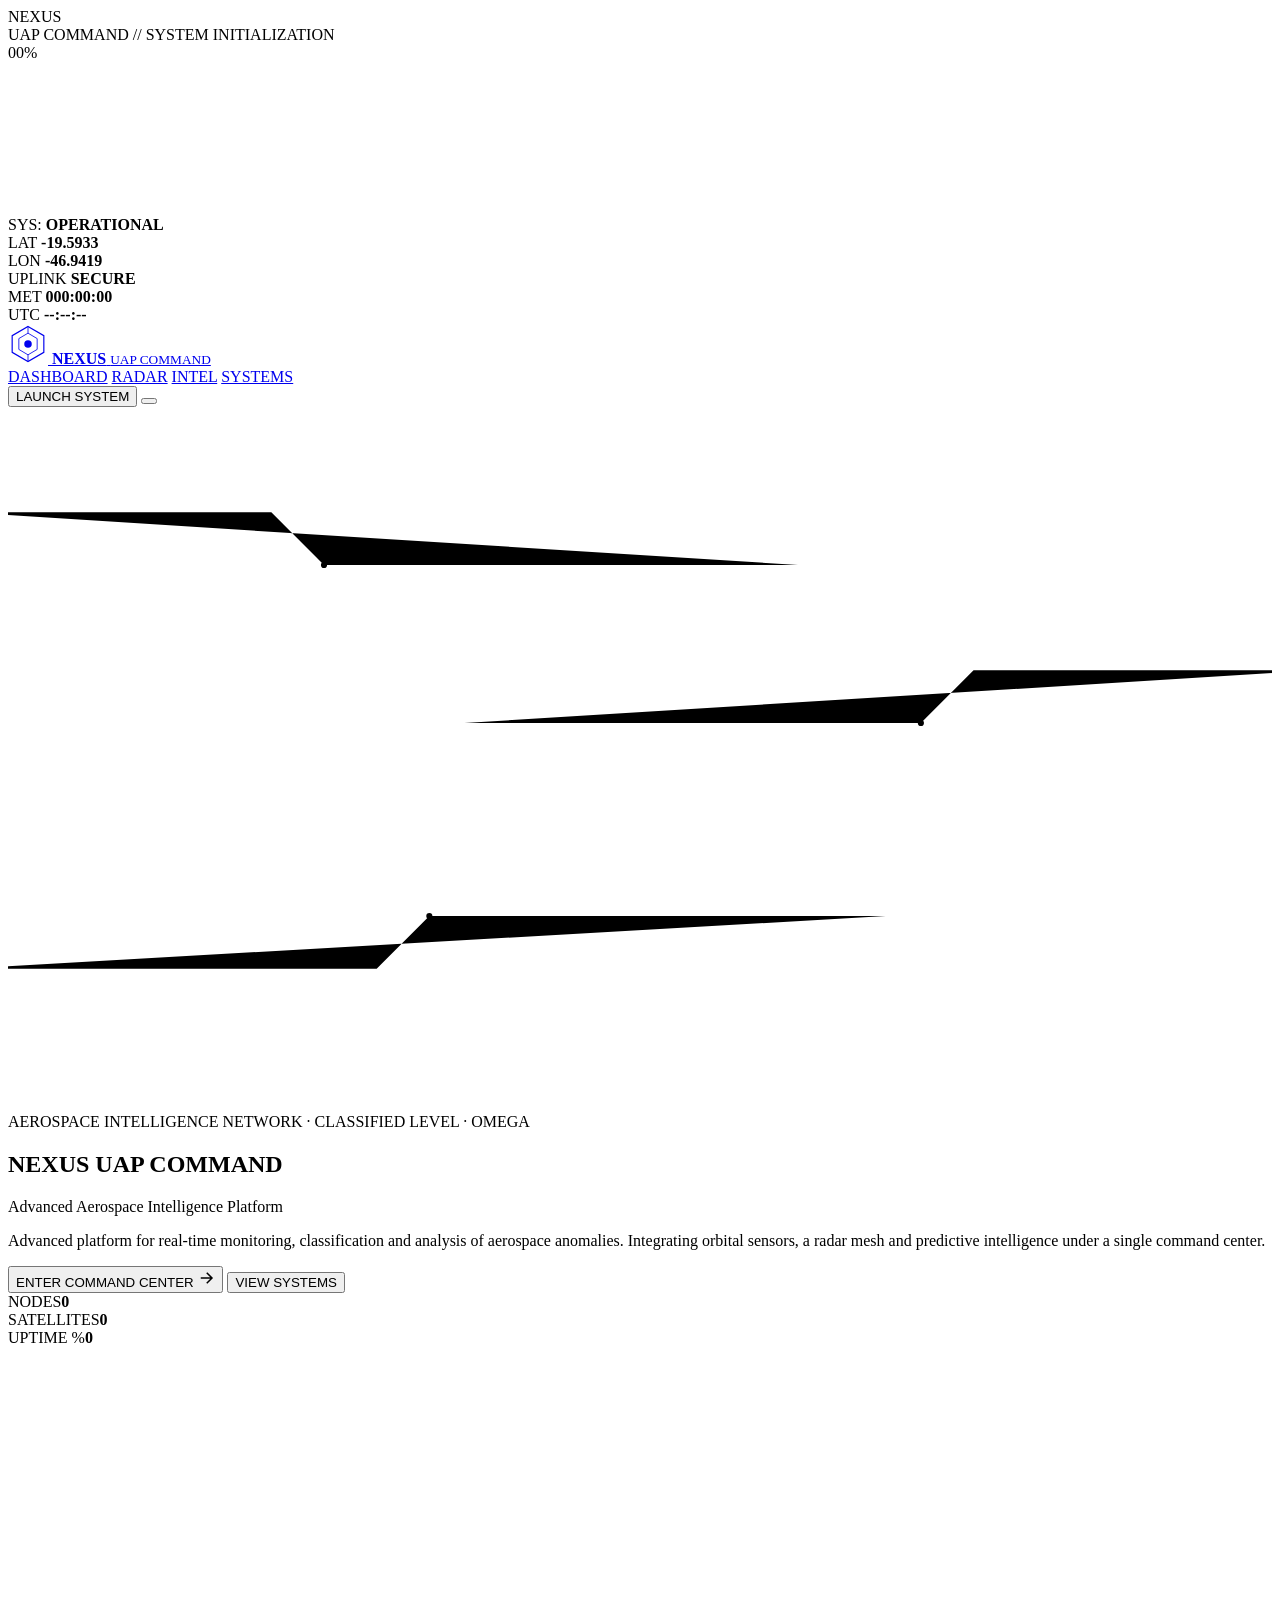
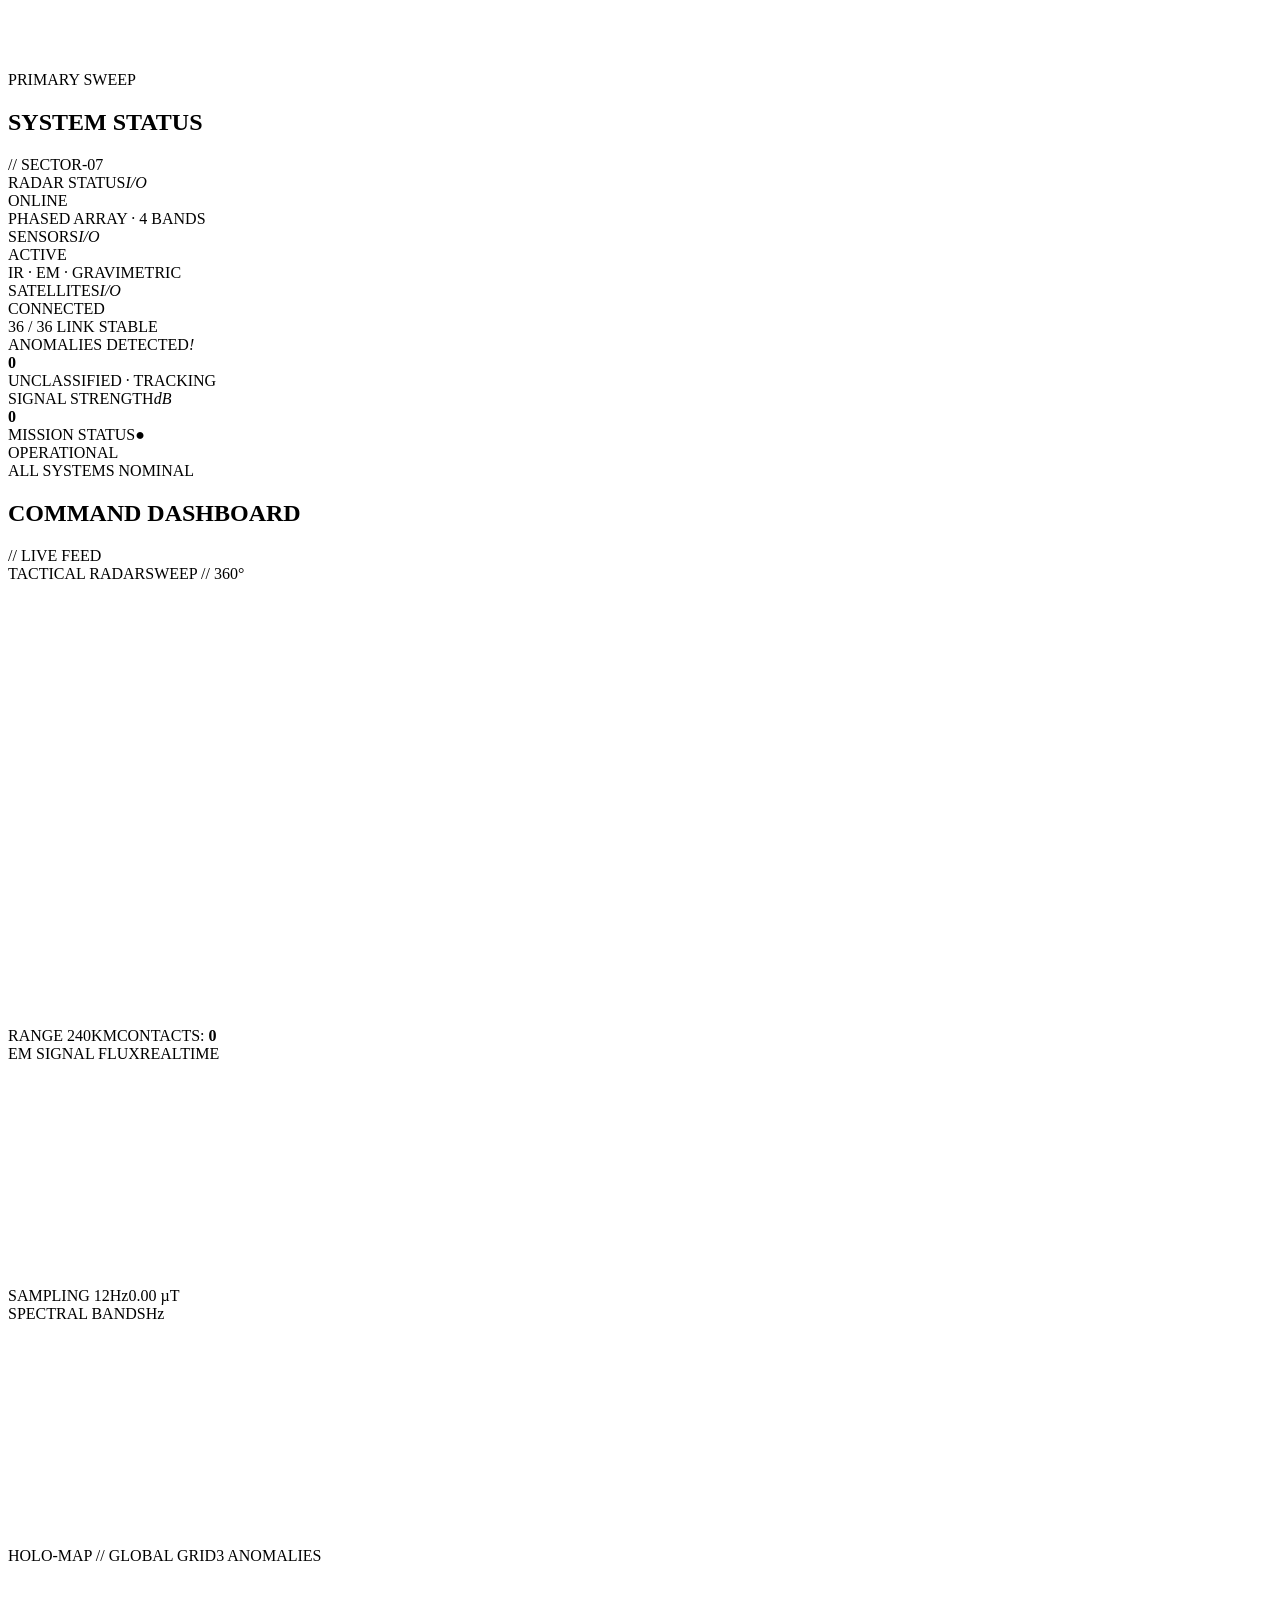
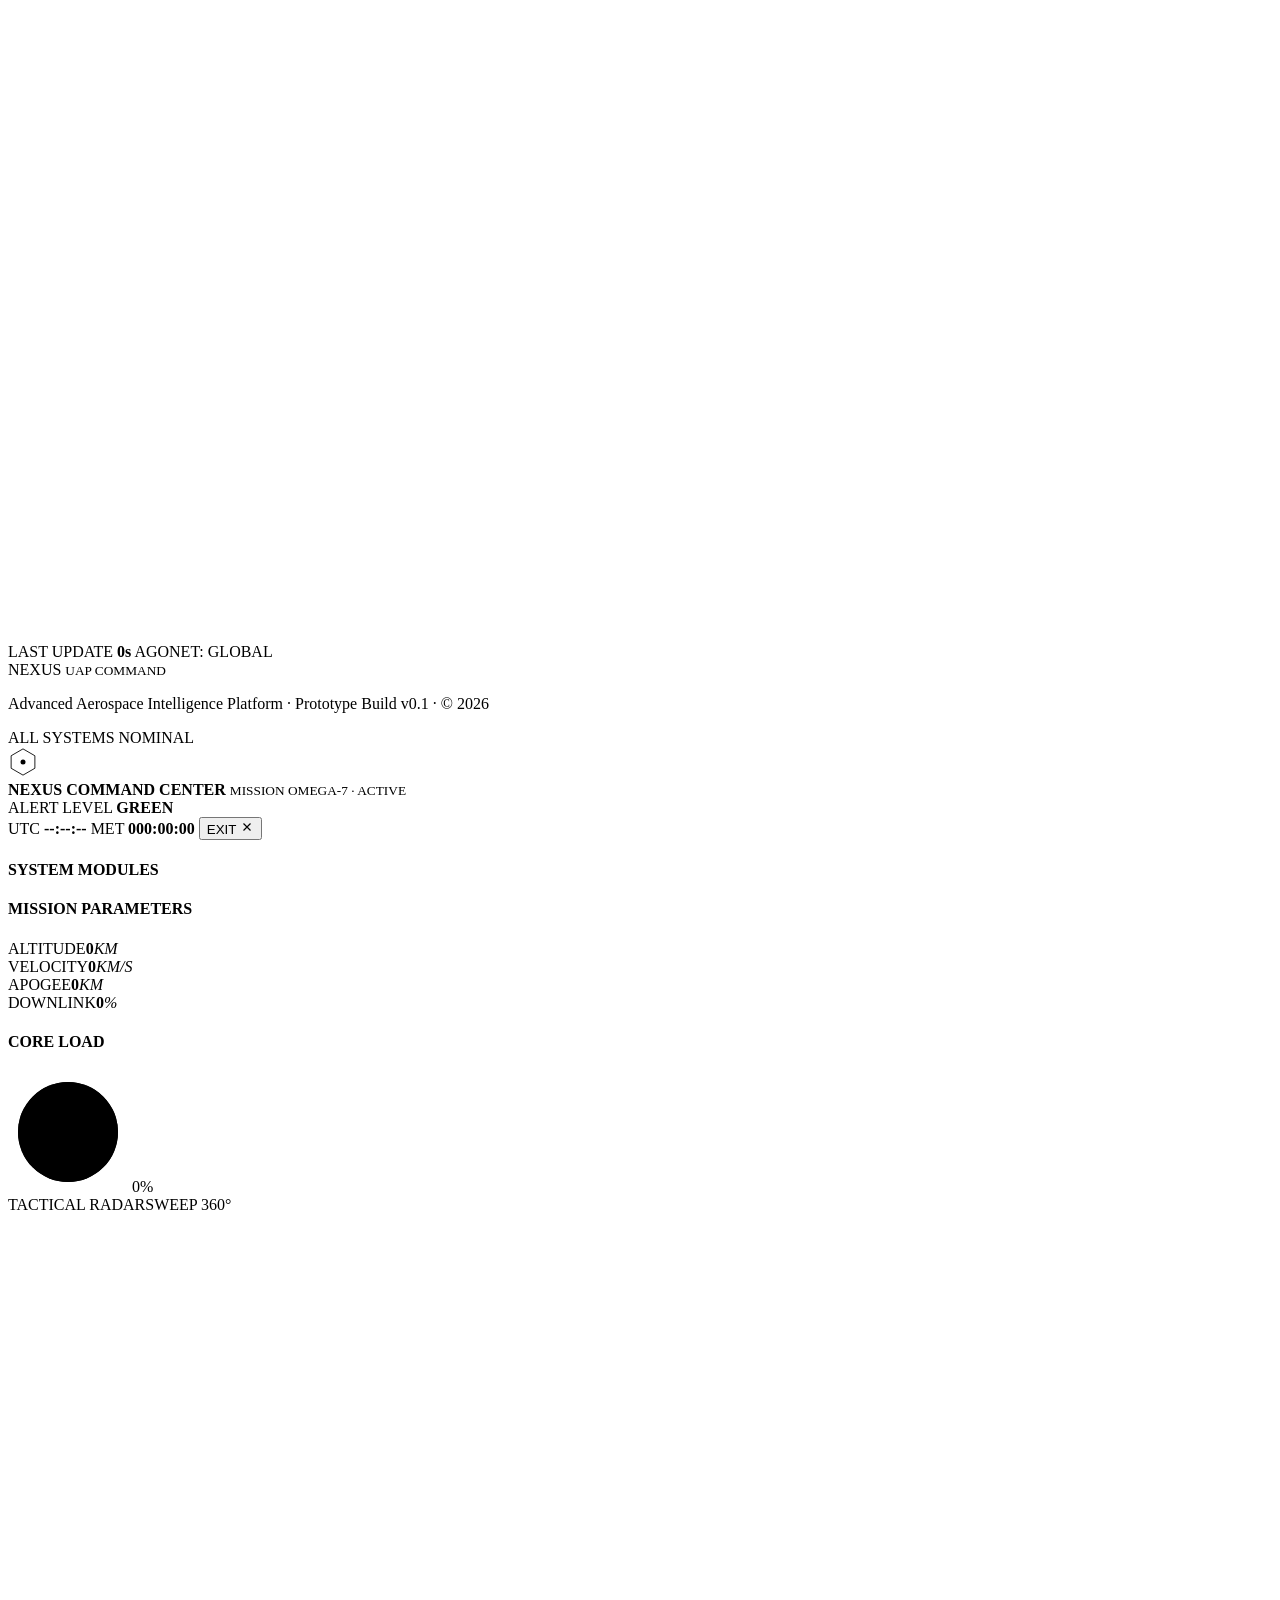
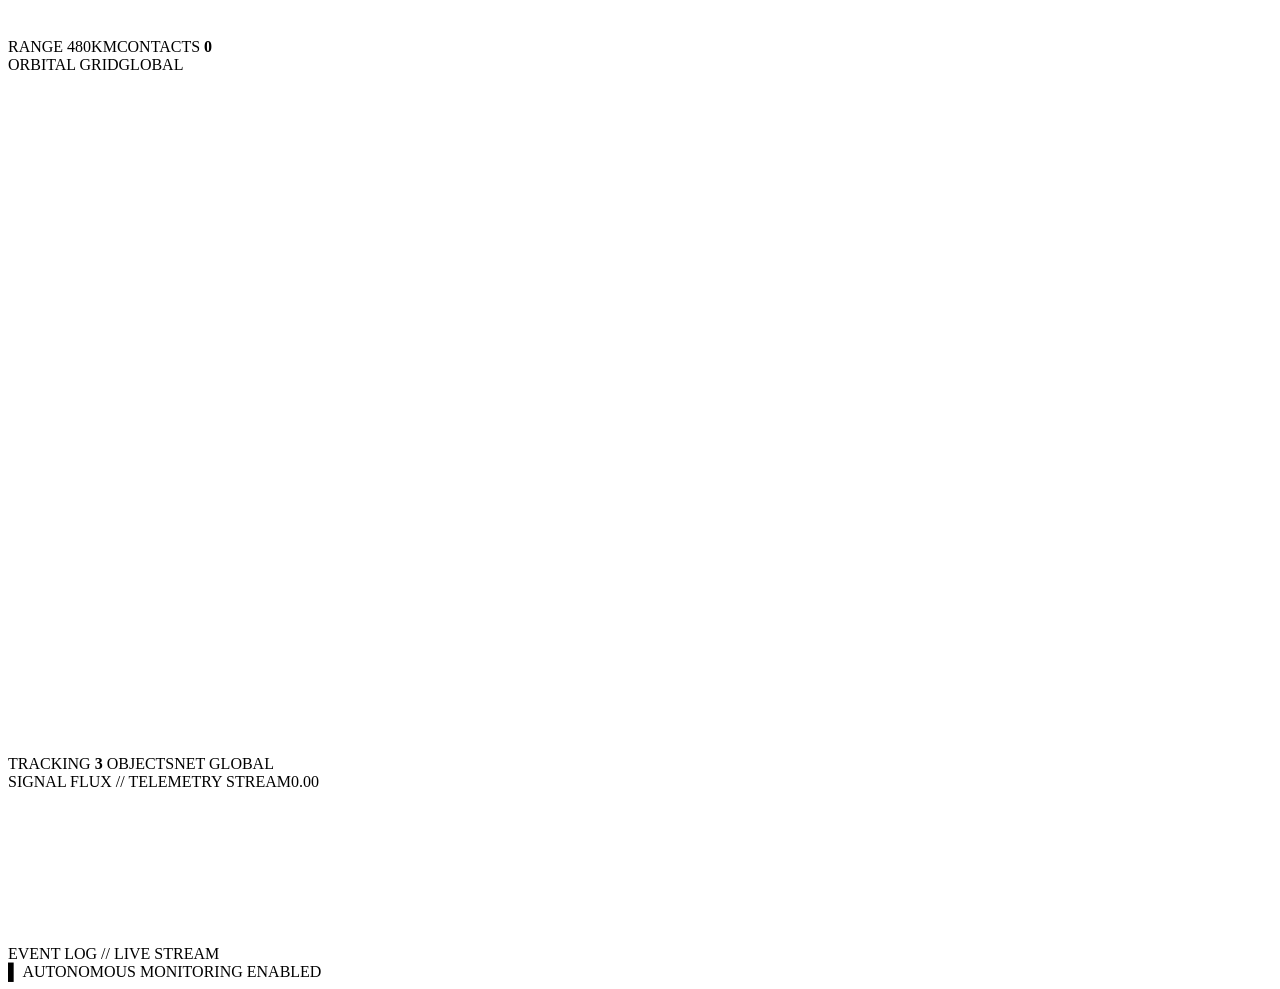
==== commit 8c274def: "Change stylesheet link from style.css to estilo.css" ====
--- a/frontend/index.html
+++ b/frontend/index.html
@@ -11,7 +11,7 @@
   <link rel="preconnect" href="https://fonts.gstatic.com" crossorigin />
   <link href="https://fonts.googleapis.com/css2?family=Chakra+Petch:wght@400;500;600;700&family=JetBrains+Mono:wght@400;500;700&display=swap" rel="stylesheet" />
 
-  <link rel="stylesheet" href="style.css" />
+  <link rel="stylesheet" href="estilo.css" />
 </head>
 
 <body>
